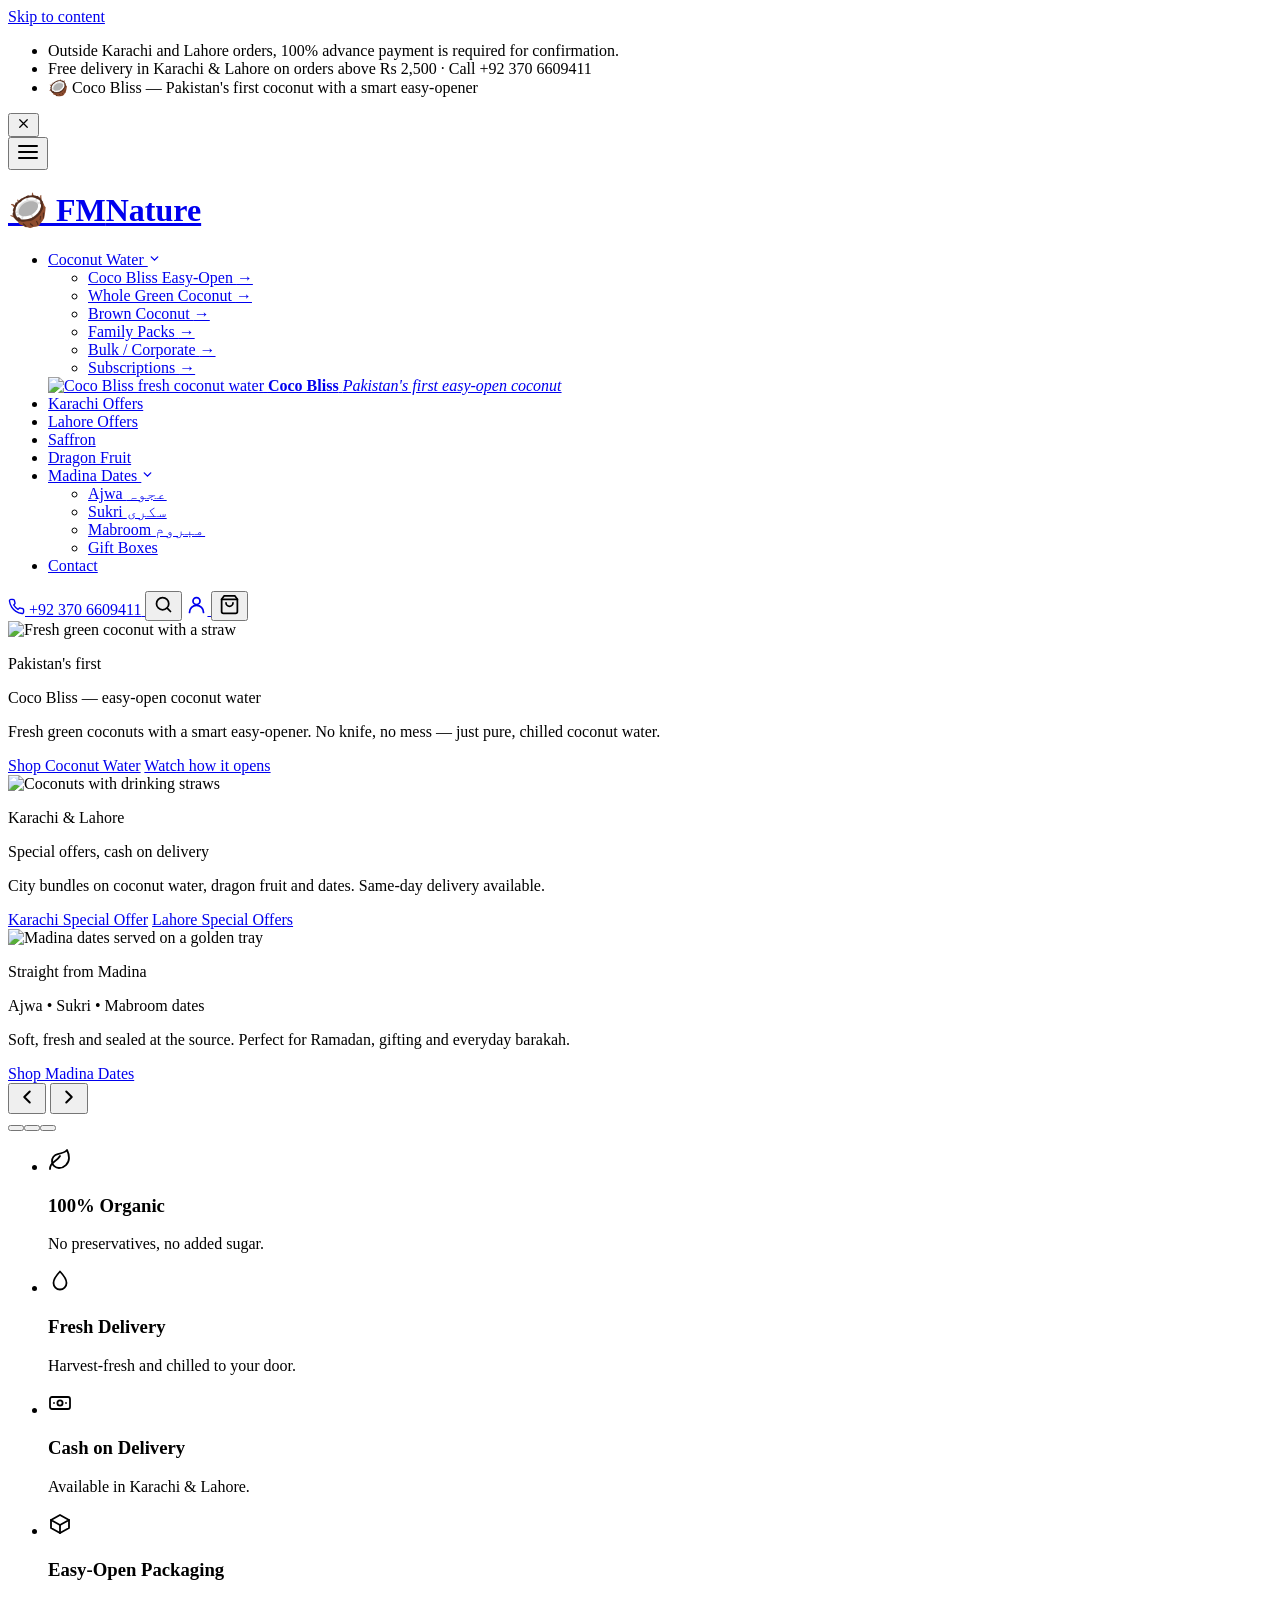
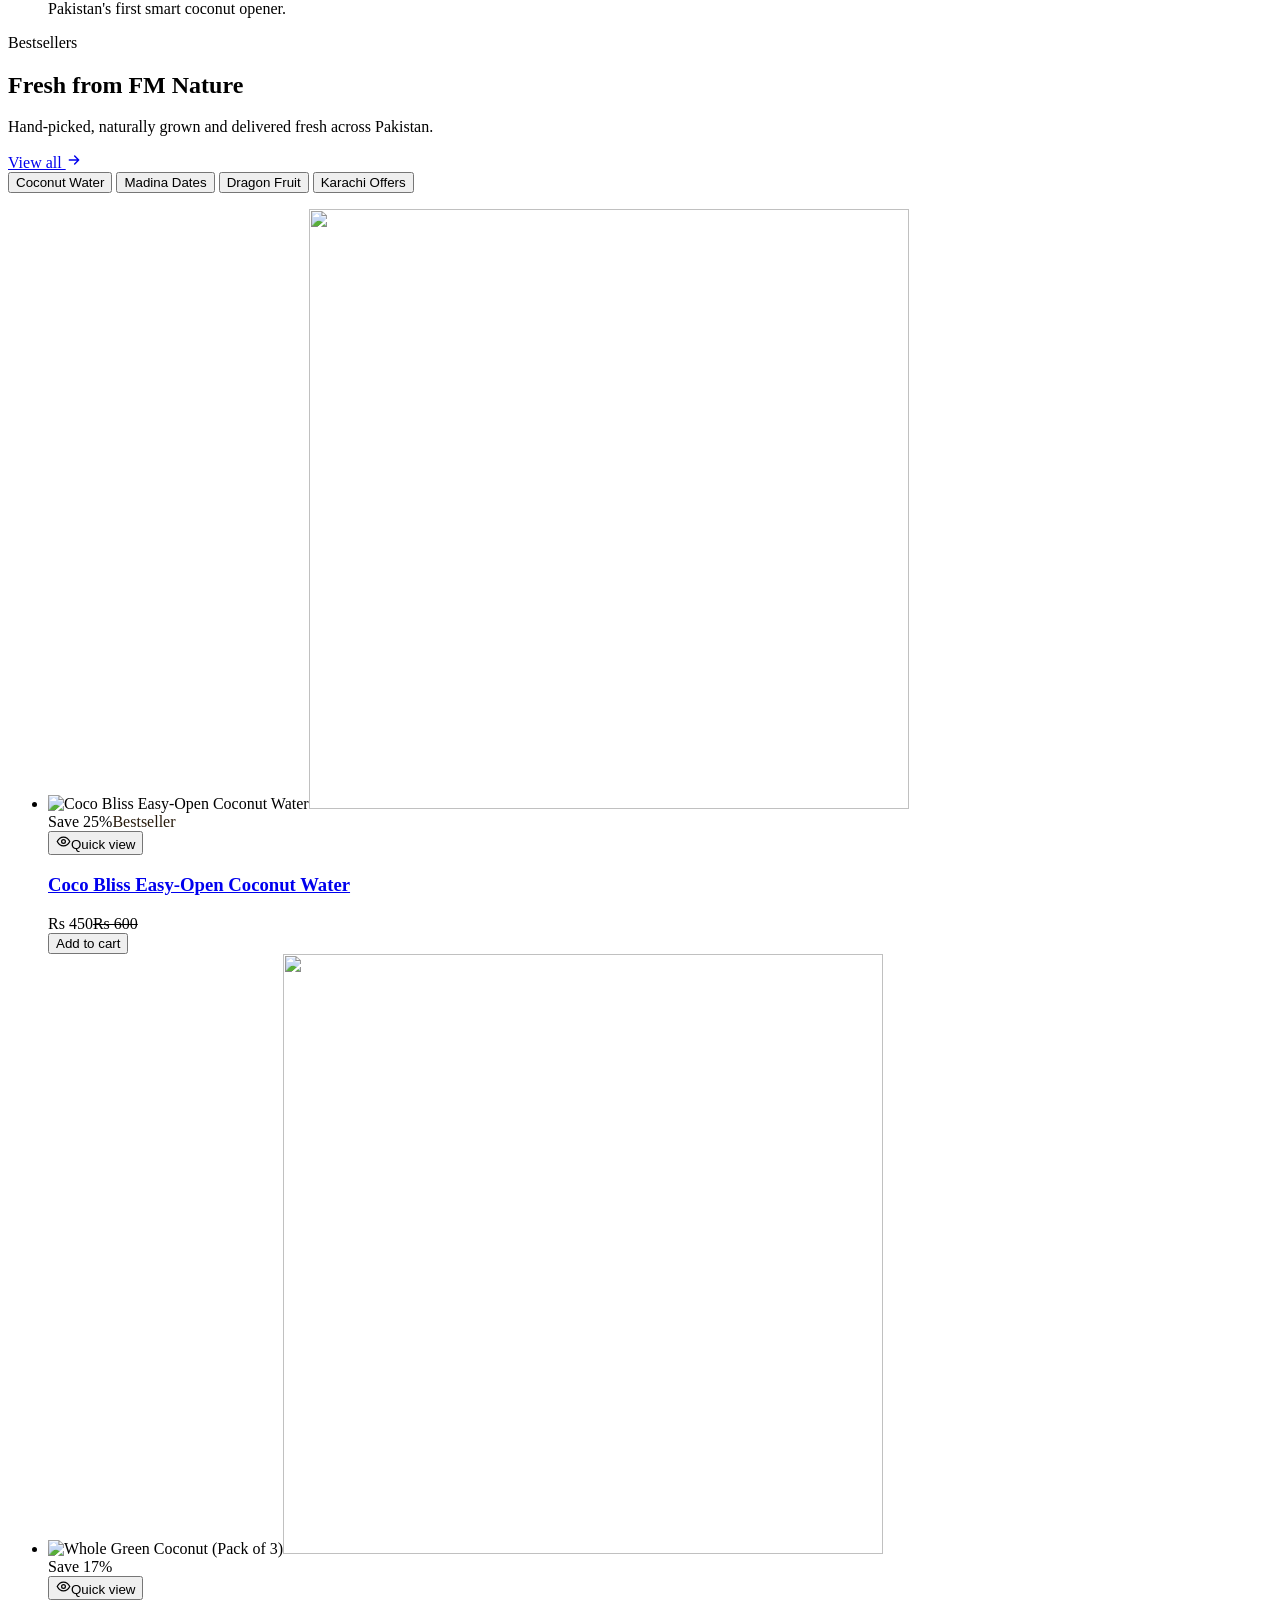
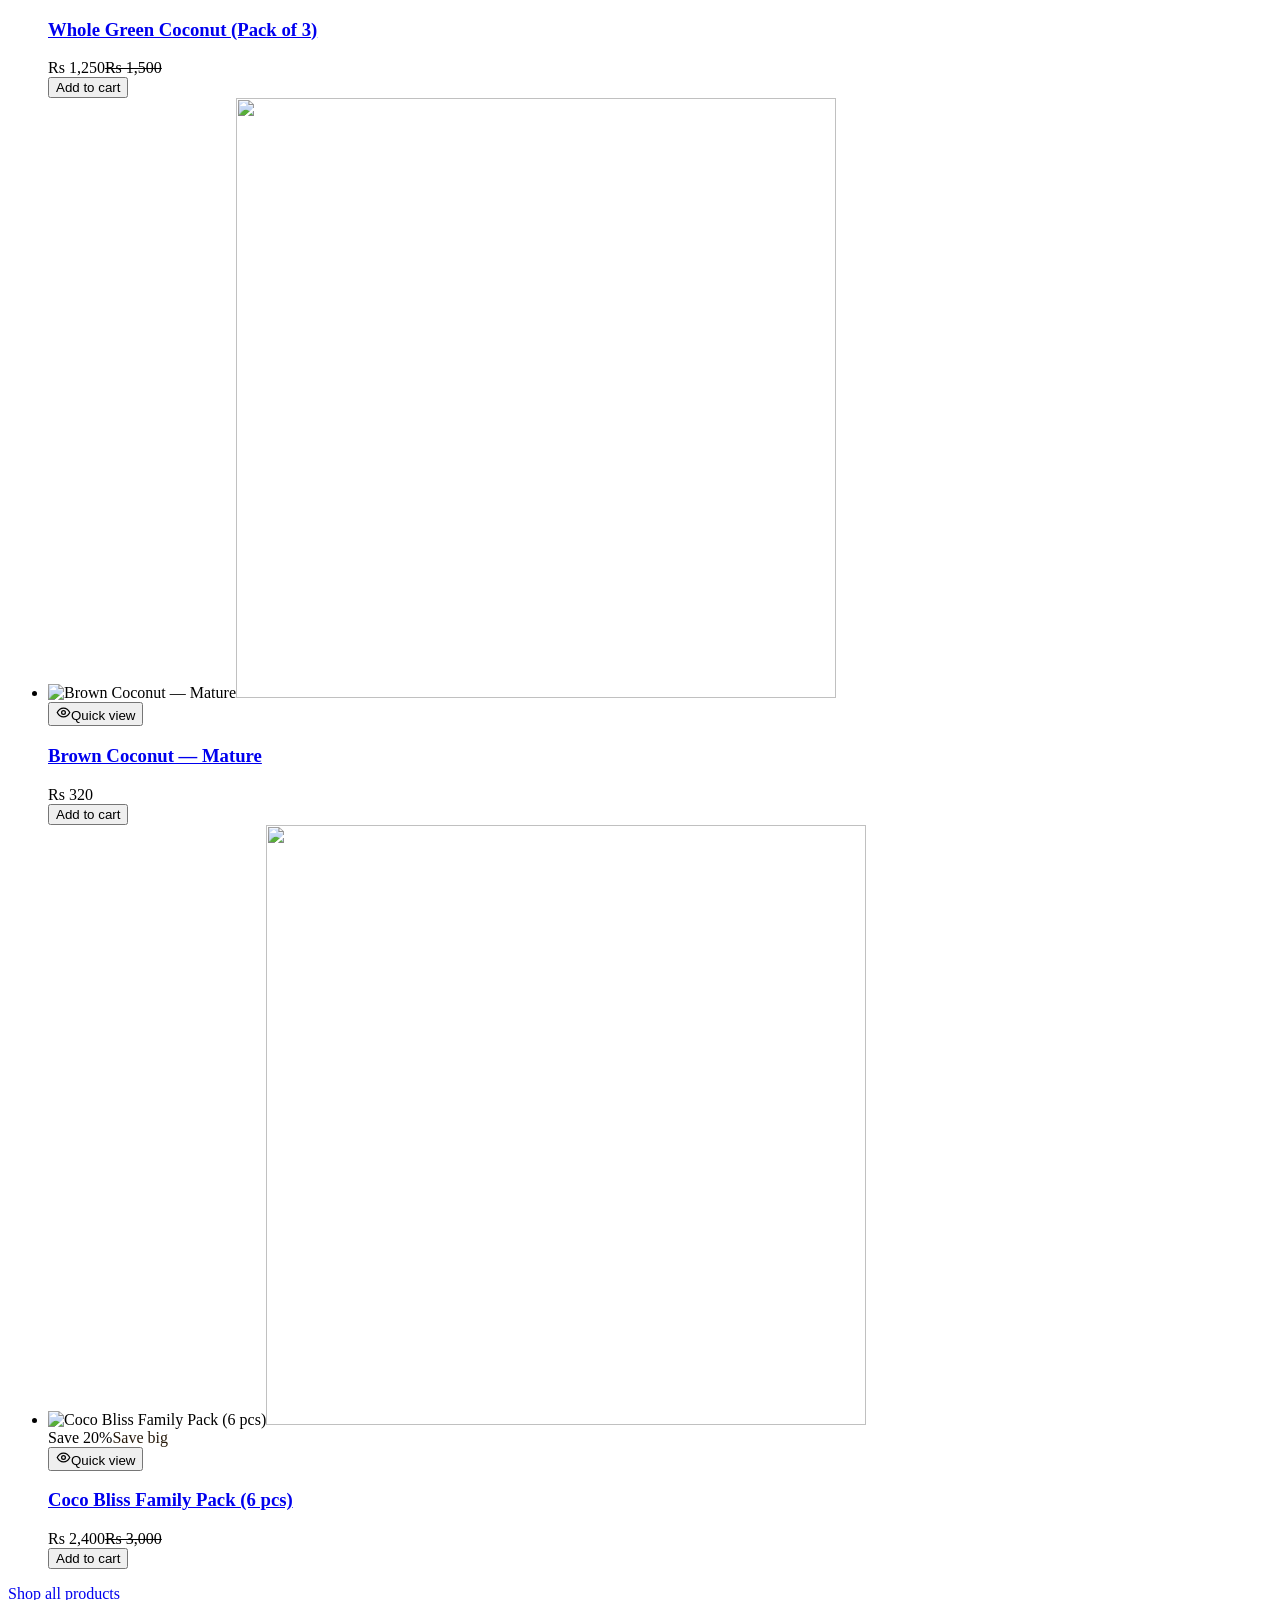
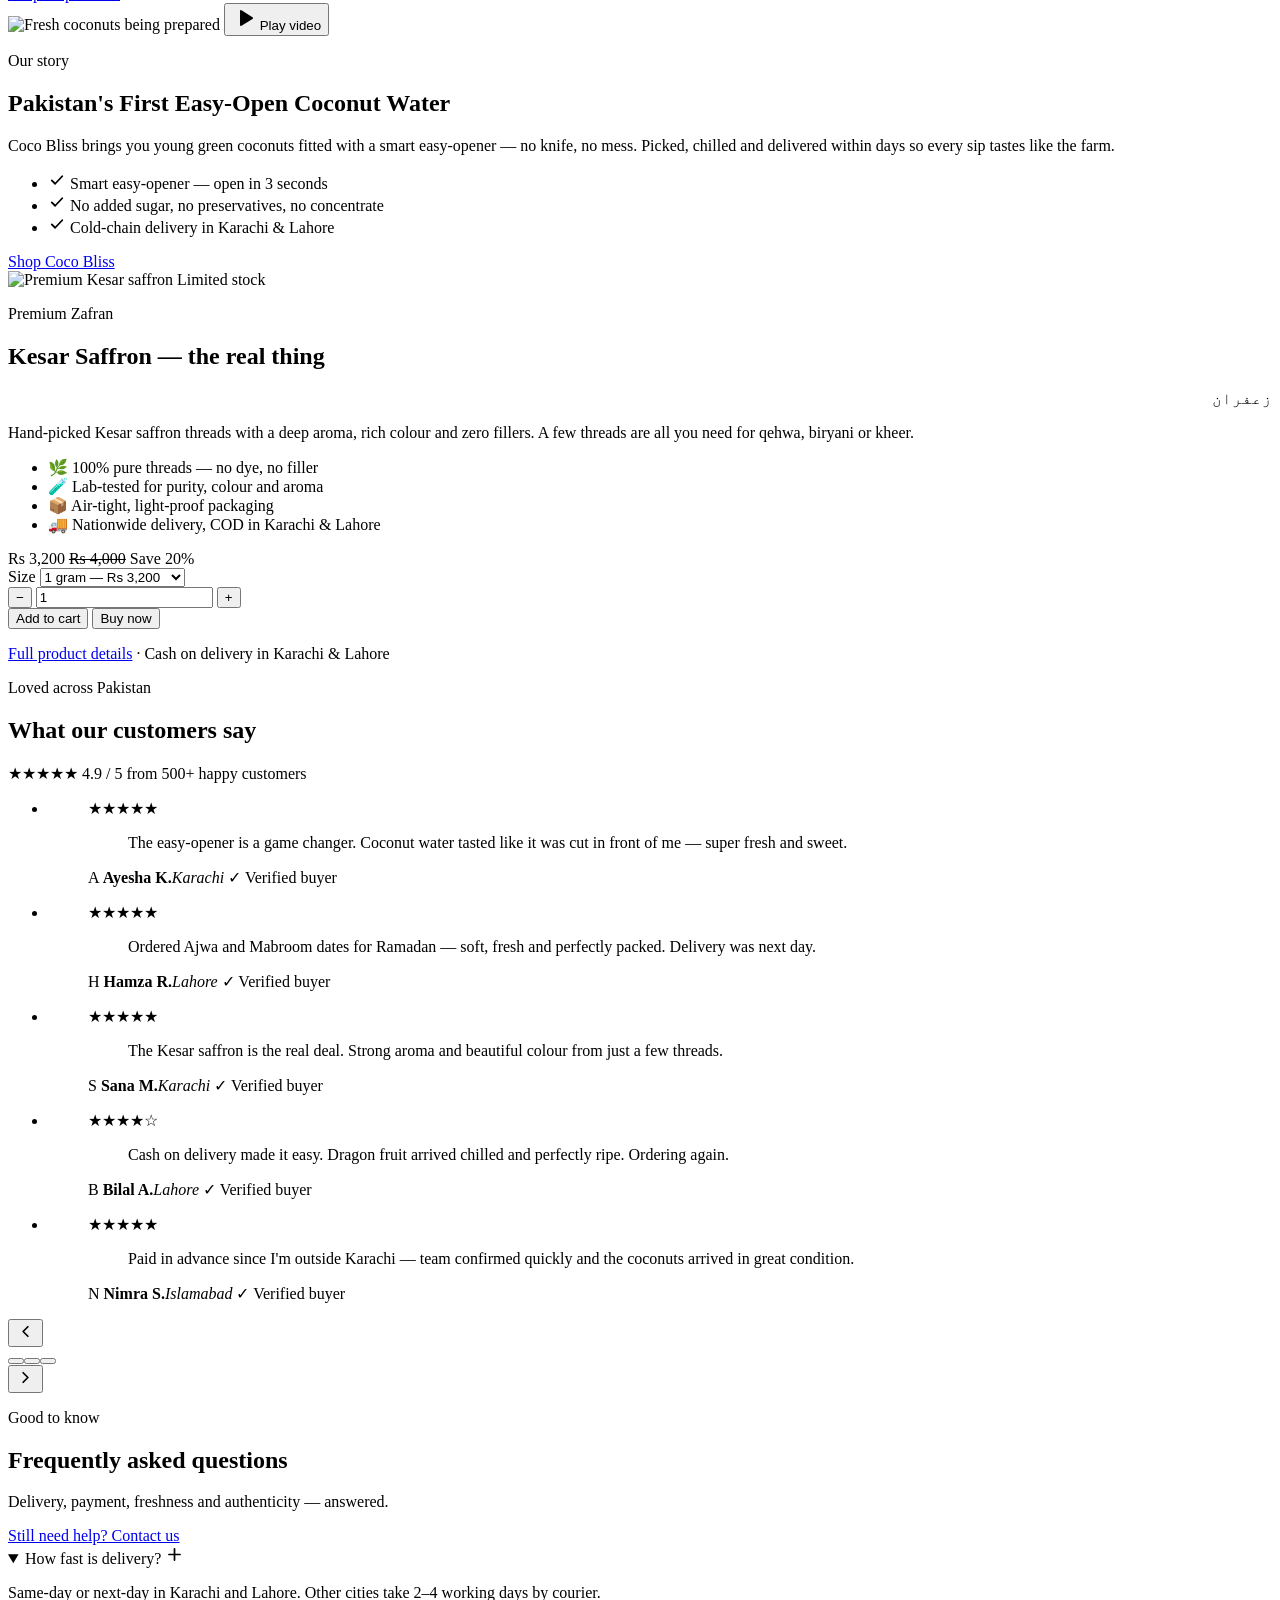
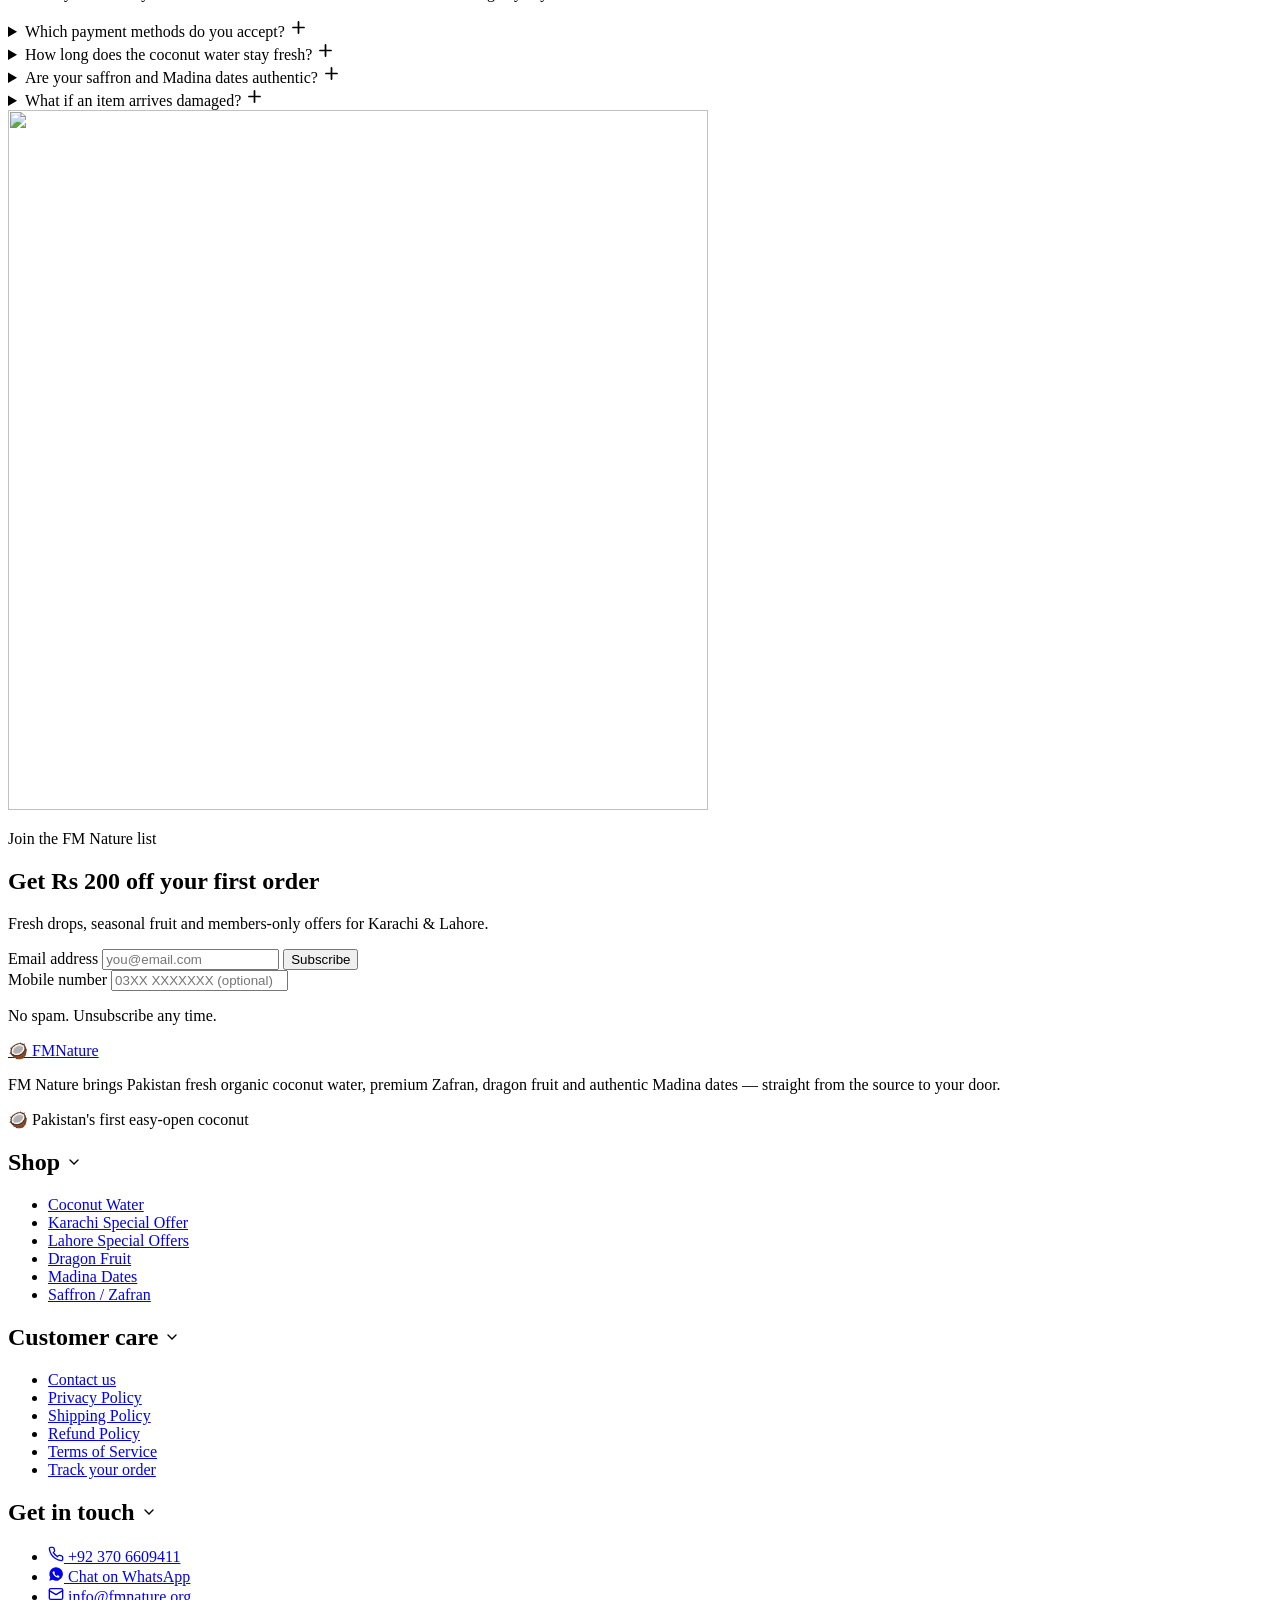
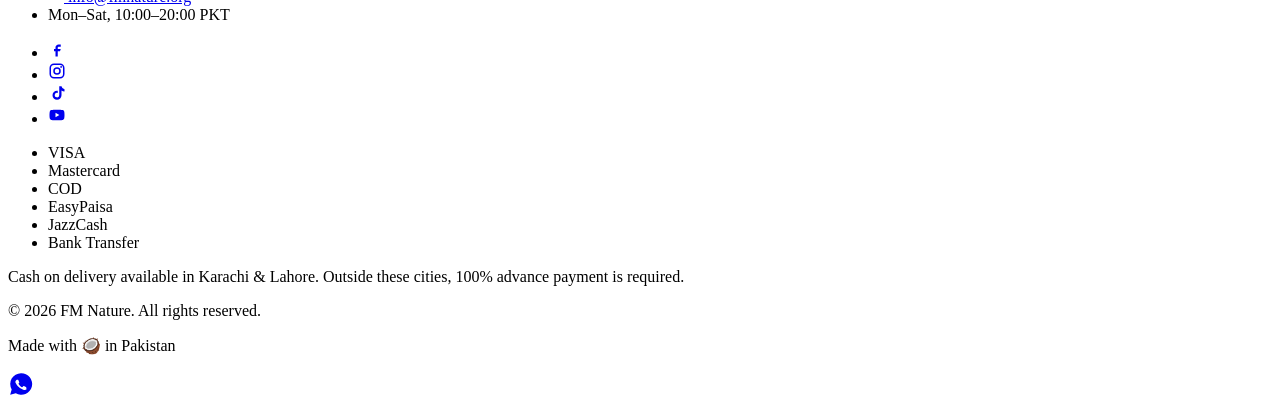
==== index.html @ 5338a069 "Add files via upload" ====
<!DOCTYPE html>
<html lang="en">
<head>
<meta charset="UTF-8">
<meta name="viewport" content="width=device-width, initial-scale=1.0">
<title>FM Nature — Fresh Organic Coconut Water, Saffron &amp; Madina Dates in Pakistan</title>
<meta name="description" content="Buy Coco Bliss easy-open coconut water, premium Zafran (Kesar) saffron, dragon fruit and authentic Ajwa, Sukri &amp; Mabroom dates. Cash on delivery in Karachi &amp; Lahore.">
<meta name="theme-color" content="#0F3D2B">

<!-- Open Graph -->
<meta property="og:type" content="website">
<meta property="og:title" content="FM Nature — Pakistan's First Easy-Open Coconut Water">
<meta property="og:description" content="Fresh organic coconut water, premium saffron, dragon fruit and Madina dates. COD in Karachi &amp; Lahore.">
<meta property="og:image" content="https://images.pexels.com/photos/32083194/pexels-photo-32083194.jpeg?auto=compress&cs=tinysrgb&w=1200&h=630&fit=crop">

<!-- Fonts: one heading font + one body font, display=swap -->
<link rel="preconnect" href="https://fonts.googleapis.com">
<link rel="preconnect" href="https://fonts.gstatic.com" crossorigin>
<link href="https://fonts.googleapis.com/css2?family=Inter:wght@400;500;600;700&family=Plus+Jakarta+Sans:wght@600;700;800&display=swap" rel="stylesheet">

<link rel="stylesheet" href="css/style.css">

<!-- LCP: pehli hero image preload (lazy nahi) -->
<link rel="preload" as="image" fetchpriority="high"
      href="https://images.pexels.com/photos/32083194/pexels-photo-32083194.jpeg?auto=compress&cs=tinysrgb&w=1600&h=900&fit=crop">


  <!-- Standard Favicon -->
  <link rel="icon" type="image/png" href="https://fmnature.org/cdn/shop/files/FM_Nature_s.png">
  <link rel="apple-touch-icon" sizes="180x180" href="https://fmnature.org/cdn/shop/files/FM_Nature_s.png">


<script type="application/ld+json">
{
  "@context": "https://schema.org",
  "@type": "Store",
  "name": "FM Nature",
  "url": "https://fmnature.org/",
  "telephone": "+923706609411",
  "areaServed": "PK",
  "currenciesAccepted": "PKR",
  "paymentAccepted": "Cash on Delivery, Bank Transfer, Card",
  "sameAs": [
    "https://www.facebook.com/fmnature.pk",
    "https://www.instagram.com/fmnature.pk",
    "https://www.tiktok.com/@fmnature.pk",
    "https://www.youtube.com/@FMNATURE-pk"
  ]
}
</script>
</head>

<body>
<a class="skip-link" href="#main">Skip to content</a>

<!-- ============================================================ ANNOUNCEMENT -->
<div class="announce" id="announce">
  <div class="container announce__inner">
    <div class="announce__viewport">
      <ul class="announce__track" id="announceTrack">
        <li class="announce__item">Outside Karachi and Lahore orders, 100% advance payment is required for confirmation.</li>
        <li class="announce__item">Free delivery in Karachi &amp; Lahore on orders above Rs 2,500 · Call +92 370 6609411</li>
        <li class="announce__item">🥥 Coco Bliss — Pakistan's first coconut with a smart easy-opener</li>
      </ul>
    </div>
    <button type="button" class="announce__close" id="announceClose" aria-label="Dismiss announcement">
      <svg viewBox="0 0 24 24" width="15" height="15" aria-hidden="true" fill="none" stroke="currentColor" stroke-width="2" stroke-linecap="round"><path d="M18 6 6 18M6 6l12 12"/></svg>
    </button>
  </div>
</div>

<!-- ================================================================= HEADER -->
<header class="header" id="header">
  <div class="container header__inner">

    <button type="button" class="icon-btn header__burger" id="burger" aria-label="Open menu" aria-expanded="false" aria-controls="drawer">
      <svg viewBox="0 0 24 24" width="24" height="24" aria-hidden="true" fill="none" stroke="currentColor" stroke-width="2" stroke-linecap="round"><path d="M3 6h18M3 12h18M3 18h18"/></svg>
    </button>

    <h1 class="logo">
      <a href="index.html" aria-label="FM Nature — home">
        <span class="logo__mark" aria-hidden="true">🥥</span>
        <span class="logo__text">FM<span>Nature</span></span>
      </a>
    </h1>

    <nav class="nav" aria-label="Main navigation">
      <ul class="nav__list">
        <li class="nav__item has-mega">
          <a class="nav__link" href="#">Coconut Water
            <svg viewBox="0 0 24 24" width="13" height="13" aria-hidden="true" fill="none" stroke="currentColor" stroke-width="2.5" stroke-linecap="round"><path d="m6 9 6 6 6-6"/></svg>
          </a>
          <div class="mega">
            <div class="mega__inner">
              <ul class="mega__links">
                <li><a href="#">Coco Bliss Easy-Open <span aria-hidden="true">→</span></a></li>
                <li><a href="#">Whole Green Coconut <span aria-hidden="true">→</span></a></li>
                <li><a href="#">Brown Coconut <span aria-hidden="true">→</span></a></li>
                <li><a href="#">Family Packs <span aria-hidden="true">→</span></a></li>
                <li><a href="#">Bulk / Corporate <span aria-hidden="true">→</span></a></li>
                <li><a href="#">Subscriptions <span aria-hidden="true">→</span></a></li>
              </ul>
              <a class="mega__promo" href="#">
                <img src="https://images.pexels.com/photos/11398730/pexels-photo-11398730.jpeg?auto=compress&cs=tinysrgb&w=600&h=338&fit=crop"
                     alt="Coco Bliss fresh coconut water" width="600" height="338" loading="lazy">
                <strong>Coco Bliss</strong>
                <em>Pakistan's first easy-open coconut</em>
              </a>
            </div>
          </div>
        </li>
        <li class="nav__item"><a class="nav__link" href="#">Karachi Offers</a></li>
        <li class="nav__item"><a class="nav__link" href="#">Lahore Offers</a></li>
        <li class="nav__item"><a class="nav__link" href="#">Saffron</a></li>
        <li class="nav__item"><a class="nav__link" href="#">Dragon Fruit</a></li>
        <li class="nav__item has-dropdown">
          <a class="nav__link" href="#">Madina Dates
            <svg viewBox="0 0 24 24" width="13" height="13" aria-hidden="true" fill="none" stroke="currentColor" stroke-width="2.5" stroke-linecap="round"><path d="m6 9 6 6 6-6"/></svg>
          </a>
          <ul class="dropdown">
            <li><a href="#">Ajwa <span dir="rtl" lang="ur">عجوہ</span></a></li>
            <li><a href="#">Sukri <span dir="rtl" lang="ur">سکری</span></a></li>
            <li><a href="#">Mabroom <span dir="rtl" lang="ur">مبروم</span></a></li>
            <li><a href="#">Gift Boxes</a></li>
          </ul>
        </li>
        <li class="nav__item"><a class="nav__link" href="#">Contact</a></li>
      </ul>
    </nav>

    <div class="header__actions">
      <a class="header__phone" href="tel:+923706609411">
        <svg viewBox="0 0 24 24" width="17" height="17" aria-hidden="true" fill="none" stroke="currentColor" stroke-width="2" stroke-linecap="round"><path d="M22 16.9v3a2 2 0 0 1-2.2 2 19.8 19.8 0 0 1-8.6-3.1 19.5 19.5 0 0 1-6-6A19.8 19.8 0 0 1 2.1 4.2 2 2 0 0 1 4.1 2h3a2 2 0 0 1 2 1.7c.1 1 .4 1.9.7 2.8a2 2 0 0 1-.5 2.1L8.1 9.9a16 16 0 0 0 6 6l1.3-1.2a2 2 0 0 1 2.1-.5c.9.3 1.8.6 2.8.7a2 2 0 0 1 1.7 2Z"/></svg>
        <span>+92 370 6609411</span>
      </a>

      <button type="button" class="icon-btn" id="searchToggle" aria-label="Search" aria-expanded="false" aria-controls="searchPanel">
        <svg viewBox="0 0 24 24" width="21" height="21" aria-hidden="true" fill="none" stroke="currentColor" stroke-width="2" stroke-linecap="round"><circle cx="11" cy="11" r="7"/><path d="m20 20-3.2-3.2"/></svg>
      </button>

      <a class="icon-btn hide-mobile" href="#" aria-label="My account">
        <svg viewBox="0 0 24 24" width="21" height="21" aria-hidden="true" fill="none" stroke="currentColor" stroke-width="2" stroke-linecap="round"><circle cx="12" cy="8" r="4"/><path d="M4 21a8 8 0 0 1 16 0"/></svg>
      </a>

      <button type="button" class="icon-btn" id="cartToggle" aria-label="Open cart">
        <svg viewBox="0 0 24 24" width="21" height="21" aria-hidden="true" fill="none" stroke="currentColor" stroke-width="2" stroke-linecap="round" stroke-linejoin="round"><path d="M6 2 3 6v14a2 2 0 0 0 2 2h14a2 2 0 0 0 2-2V6l-3-4Z"/><path d="M3 6h18"/><path d="M16 10a4 4 0 0 1-8 0"/></svg>
        <span class="bubble" id="cartCount" hidden>0</span>
      </button>
    </div>
  </div>

  <!-- Search panel -->
  <div class="search-panel" id="searchPanel" hidden>
    <div class="container">
      <form class="search-form" id="searchForm" role="search">
        <label class="sr-only" for="searchInput">Search products</label>
        <input type="search" id="searchInput" placeholder="Search coconut water, saffron, dates…" autocomplete="off">
        <button type="submit" class="btn btn--primary">Search</button>
      </form>
      <div class="search-results" id="searchResults" aria-live="polite"></div>
    </div>
  </div>
</header>

<!-- ========================================================= MOBILE DRAWER -->
<div class="drawer" id="drawer" hidden>
  <div class="drawer__overlay" data-close-drawer></div>
  <nav class="drawer__panel" aria-label="Mobile navigation">
    <div class="drawer__head">
      <span class="drawer__title">Shop FM Nature</span>
      <button type="button" class="icon-btn" data-close-drawer aria-label="Close menu">
        <svg viewBox="0 0 24 24" width="22" height="22" aria-hidden="true" fill="none" stroke="currentColor" stroke-width="2" stroke-linecap="round"><path d="M18 6 6 18M6 6l12 12"/></svg>
      </button>
    </div>

    <form class="drawer__search" role="search">
      <label class="sr-only" for="drawerSearch">Search</label>
      <input type="search" id="drawerSearch" placeholder="Search coconut water, saffron…">
      <button type="submit" aria-label="Search">
        <svg viewBox="0 0 24 24" width="18" height="18" aria-hidden="true" fill="none" stroke="currentColor" stroke-width="2" stroke-linecap="round"><circle cx="11" cy="11" r="7"/><path d="m20 20-3.2-3.2"/></svg>
      </button>
    </form>

    <ul class="drawer__nav" id="drawerNav">
      <li class="has-sub">
        <button type="button" class="drawer__link" aria-expanded="false">Coconut Water
          <svg viewBox="0 0 24 24" width="18" height="18" aria-hidden="true" fill="none" stroke="currentColor" stroke-width="2" stroke-linecap="round"><path d="m6 9 6 6 6-6"/></svg>
        </button>
        <ul class="drawer__sub">
          <li><a href="#">Coco Bliss Easy-Open</a></li>
          <li><a href="#">Whole Green Coconut</a></li>
          <li><a href="#">Brown Coconut</a></li>
          <li><a href="#">Family Packs</a></li>
        </ul>
      </li>
      <li><a class="drawer__link" href="#">Karachi Special Offer</a></li>
      <li><a class="drawer__link" href="#">Lahore Special Offers</a></li>
      <li><a class="drawer__link" href="#">Saffron / Zafran</a></li>
      <li><a class="drawer__link" href="#">Dragon Fruit</a></li>
      <li class="has-sub">
        <button type="button" class="drawer__link" aria-expanded="false">Madina Dates
          <svg viewBox="0 0 24 24" width="18" height="18" aria-hidden="true" fill="none" stroke="currentColor" stroke-width="2" stroke-linecap="round"><path d="m6 9 6 6 6-6"/></svg>
        </button>
        <ul class="drawer__sub">
          <li><a href="#">Ajwa <span dir="rtl" lang="ur">عجوہ</span></a></li>
          <li><a href="#">Sukri <span dir="rtl" lang="ur">سکری</span></a></li>
          <li><a href="#">Mabroom <span dir="rtl" lang="ur">مبروم</span></a></li>
        </ul>
      </li>
      <li><a class="drawer__link" href="#">Contact</a></li>
    </ul>

    <div class="drawer__foot">
      <a class="btn btn--primary" href="https://wa.me/923706609411" target="_blank" rel="noopener">
        <svg viewBox="0 0 24 24" width="18" height="18" aria-hidden="true" fill="currentColor"><path d="M12 2a10 10 0 0 0-8.6 15L2 22l5.2-1.4A10 10 0 1 0 12 2Zm5.6 14.2c-.2.7-1.3 1.3-1.8 1.3-.5.1-1 .1-1.7-.1a13 13 0 0 1-5.2-3.6 11 11 0 0 1-2-3.2c-.2-.6 0-1.3.3-1.7l.6-.7c.2-.2.5-.2.7-.2h.5c.2 0 .4 0 .6.5l.8 1.9c.1.2 0 .4-.1.5l-.4.5c-.1.2-.3.3-.1.6.5.9 1.1 1.6 1.9 2.2.5.4.9.6 1.2.7.2.1.4 0 .5-.1l.7-.8c.2-.2.4-.2.6-.1l1.8.9c.3.1.4.3.4.4 0 .2 0 .7-.3 1.1Z"/></svg>
        Order on WhatsApp
      </a>
      <a class="btn btn--outline" href="tel:+923706609411">Call +92 370 6609411</a>
      <a class="drawer__account" href="#">Log in / Register</a>
    </div>
  </nav>
</div>

<main id="main">

  <!-- ========================================================== HERO SLIDER -->
  <section class="hero" id="hero" aria-label="Featured promotions" aria-roledescription="carousel">
    <div class="hero__viewport">
      <div class="hero__track" id="heroTrack">

        <div class="hero__slide" role="group" aria-roledescription="slide" aria-label="1 of 3">
          <img class="hero__img"
               src="https://images.pexels.com/photos/32083194/pexels-photo-32083194.jpeg?auto=compress&cs=tinysrgb&w=1600&h=900&fit=crop"
               alt="Fresh green coconut with a straw" width="1600" height="900" fetchpriority="high">
          <span class="hero__overlay"></span>
          <div class="hero__content">
            <div class="hero__box">
              <p class="hero__eyebrow">Pakistan's first</p>
              <p class="hero__heading">Coco Bliss — easy-open coconut water</p>
              <p class="hero__sub">Fresh green coconuts with a smart easy-opener. No knife, no mess — just pure, chilled coconut water.</p>
              <div class="hero__cta">
                <a class="btn btn--gold" href="#">Shop Coconut Water</a>
                <a class="btn btn--ghost" href="#">Watch how it opens</a>
              </div>
            </div>
          </div>
        </div>

        <div class="hero__slide" role="group" aria-roledescription="slide" aria-label="2 of 3">
          <img class="hero__img"
               src="https://images.pexels.com/photos/11398730/pexels-photo-11398730.jpeg?auto=compress&cs=tinysrgb&w=1600&h=900&fit=crop"
               alt="Coconuts with drinking straws" width="1600" height="900" loading="lazy">
          <span class="hero__overlay"></span>
          <div class="hero__content">
            <div class="hero__box">
              <p class="hero__eyebrow">Karachi &amp; Lahore</p>
              <p class="hero__heading">Special offers, cash on delivery</p>
              <p class="hero__sub">City bundles on coconut water, dragon fruit and dates. Same-day delivery available.</p>
              <div class="hero__cta">
                <a class="btn btn--primary" href="#">Karachi Special Offer</a>
                <a class="btn btn--ghost" href="#">Lahore Special Offers</a>
              </div>
            </div>
          </div>
        </div>

        <div class="hero__slide" role="group" aria-roledescription="slide" aria-label="3 of 3">
          <img class="hero__img"
               src="https://images.pexels.com/photos/30709483/pexels-photo-30709483.jpeg?auto=compress&cs=tinysrgb&w=1600&h=900&fit=crop"
               alt="Madina dates served on a golden tray" width="1600" height="900" loading="lazy">
          <span class="hero__overlay"></span>
          <div class="hero__content hero__content--center">
            <div class="hero__box">
              <p class="hero__eyebrow">Straight from Madina</p>
              <p class="hero__heading">Ajwa • Sukri • Mabroom dates</p>
              <p class="hero__sub">Soft, fresh and sealed at the source. Perfect for Ramadan, gifting and everyday barakah.</p>
              <div class="hero__cta">
                <a class="btn btn--gold" href="#">Shop Madina Dates</a>
              </div>
            </div>
          </div>
        </div>

      </div>
    </div>

    <button type="button" class="hero__arrow hero__arrow--prev" id="heroPrev" aria-label="Previous slide">
      <svg viewBox="0 0 24 24" width="22" height="22" aria-hidden="true" fill="none" stroke="currentColor" stroke-width="2.2" stroke-linecap="round" stroke-linejoin="round"><path d="m15 18-6-6 6-6"/></svg>
    </button>
    <button type="button" class="hero__arrow hero__arrow--next" id="heroNext" aria-label="Next slide">
      <svg viewBox="0 0 24 24" width="22" height="22" aria-hidden="true" fill="none" stroke="currentColor" stroke-width="2.2" stroke-linecap="round" stroke-linejoin="round"><path d="m9 18 6-6-6-6"/></svg>
    </button>
    <div class="hero__dots" id="heroDots" role="tablist" aria-label="Choose slide"></div>
  </section>

  <!-- ============================================================= USP BAR -->
  <section class="usp" aria-label="Why shop with FM Nature">
    <div class="container">
      <ul class="usp__grid">
        <li class="usp__item">
          <span class="usp__icon" aria-hidden="true">
            <svg viewBox="0 0 24 24" width="24" height="24" fill="none" stroke="currentColor" stroke-width="1.8" stroke-linecap="round" stroke-linejoin="round"><path d="M11 20A7 7 0 0 1 9.8 6.1C15.5 5 17 4.5 19 2c1 2 2 4.2 2 8 0 5.5-4.8 10-10 10Z"/><path d="M2 21c0-3 1.9-5.7 4.5-7.5C9 11.7 11 10 12 8"/></svg>
          </span>
          <div><h3>100% Organic</h3><p>No preservatives, no added sugar.</p></div>
        </li>
        <li class="usp__item">
          <span class="usp__icon" aria-hidden="true">
            <svg viewBox="0 0 24 24" width="24" height="24" fill="none" stroke="currentColor" stroke-width="1.8" stroke-linecap="round" stroke-linejoin="round"><path d="M12 2.5S5.5 9.3 5.5 14a6.5 6.5 0 1 0 13 0C18.5 9.3 12 2.5 12 2.5Z"/></svg>
          </span>
          <div><h3>Fresh Delivery</h3><p>Harvest-fresh and chilled to your door.</p></div>
        </li>
        <li class="usp__item">
          <span class="usp__icon" aria-hidden="true">
            <svg viewBox="0 0 24 24" width="24" height="24" fill="none" stroke="currentColor" stroke-width="1.8" stroke-linecap="round" stroke-linejoin="round"><rect x="2" y="6" width="20" height="12" rx="2"/><circle cx="12" cy="12" r="2.6"/><path d="M6 12h.01M18 12h.01"/></svg>
          </span>
          <div><h3>Cash on Delivery</h3><p>Available in Karachi &amp; Lahore.</p></div>
        </li>
        <li class="usp__item">
          <span class="usp__icon" aria-hidden="true">
            <svg viewBox="0 0 24 24" width="24" height="24" fill="none" stroke="currentColor" stroke-width="1.8" stroke-linecap="round" stroke-linejoin="round"><path d="M21 8 12 3 3 8l9 5 9-5Z"/><path d="M3 8v8l9 5 9-5V8"/><path d="M12 13v8"/></svg>
          </span>
          <div><h3>Easy-Open Packaging</h3><p>Pakistan's first smart coconut opener.</p></div>
        </li>
      </ul>
    </div>
  </section>

  <!-- =================================================== FEATURED PRODUCTS -->
  <section class="products section" id="products">
    <div class="container">
      <div class="section__head">
        <div>
          <p class="eyebrow">Bestsellers</p>
          <h2 class="h2">Fresh from FM Nature</h2>
          <p class="sub">Hand-picked, naturally grown and delivered fresh across Pakistan.</p>
        </div>
        <a class="link-arrow hide-mobile" href="#">View all
          <svg viewBox="0 0 24 24" width="16" height="16" aria-hidden="true" fill="none" stroke="currentColor" stroke-width="2.2" stroke-linecap="round" stroke-linejoin="round"><path d="M5 12h14M13 6l6 6-6 6"/></svg>
        </a>
      </div>

      <div class="tabs" role="tablist" aria-label="Product categories">
        <button class="tab is-active" role="tab" aria-selected="true"  data-tab="coconut">Coconut Water</button>
        <button class="tab"           role="tab" aria-selected="false" data-tab="dates">Madina Dates</button>
        <button class="tab"           role="tab" aria-selected="false" data-tab="dragon">Dragon Fruit</button>
        <button class="tab"           role="tab" aria-selected="false" data-tab="karachi">Karachi Offers</button>
      </div>

      <!-- Cards jQuery se render hote hain (js/main.js -> PRODUCTS object) -->
      <ul class="product-grid" id="productGrid" aria-live="polite"></ul>

      <a class="btn btn--outline btn--block show-mobile" href="#">Shop all products</a>
    </div>
  </section>

  <!-- ========================================================= BRAND VIDEO -->
  <section class="brand section" id="brand-video">
    <div class="container brand__grid">
      <div class="brand__media" id="videoBox">
        <img class="brand__poster"
             src="https://images.pexels.com/photos/32831497/pexels-photo-32831497.jpeg?auto=compress&cs=tinysrgb&w=1200&h=675&fit=crop"
             alt="Fresh coconuts being prepared" width="1200" height="675" loading="lazy">
        <button type="button" class="brand__play" id="videoPlay" aria-label="Play the FM Nature brand film">
          <svg viewBox="0 0 24 24" width="24" height="24" aria-hidden="true" fill="currentColor"><path d="M8 5.1v13.8a1 1 0 0 0 1.5.9l11-6.9a1 1 0 0 0 0-1.7l-11-6.9A1 1 0 0 0 8 5.1Z"/></svg>
          <span>Play video</span>
        </button>
      </div>

      <div class="brand__text">
        <p class="eyebrow">Our story</p>
        <h2 class="h2">Pakistan's First Easy-Open Coconut Water</h2>
        <p class="brand__body">Coco Bliss brings you young green coconuts fitted with a smart easy-opener — no knife, no mess. Picked, chilled and delivered within days so every sip tastes like the farm.</p>
        <ul class="tick-list">
          <li><svg viewBox="0 0 24 24" width="18" height="18" aria-hidden="true" fill="none" stroke="currentColor" stroke-width="2.4" stroke-linecap="round" stroke-linejoin="round"><path d="m5 12.5 4.5 4.5L19 7"/></svg> Smart easy-opener — open in 3 seconds</li>
          <li><svg viewBox="0 0 24 24" width="18" height="18" aria-hidden="true" fill="none" stroke="currentColor" stroke-width="2.4" stroke-linecap="round" stroke-linejoin="round"><path d="m5 12.5 4.5 4.5L19 7"/></svg> No added sugar, no preservatives, no concentrate</li>
          <li><svg viewBox="0 0 24 24" width="18" height="18" aria-hidden="true" fill="none" stroke="currentColor" stroke-width="2.4" stroke-linecap="round" stroke-linejoin="round"><path d="m5 12.5 4.5 4.5L19 7"/></svg> Cold-chain delivery in Karachi &amp; Lahore</li>
        </ul>
        <a class="btn btn--primary" href="#">Shop Coco Bliss</a>
      </div>
    </div>
  </section>

  <!-- ==================================================== SAFFRON SPOTLIGHT -->
  <section class="spotlight section" id="spotlight">
    <div class="container">
      <div class="spotlight__card">
        <div class="spotlight__media">
          <img src="https://images.pexels.com/photos/17696668/pexels-photo-17696668.jpeg?auto=compress&cs=tinysrgb&w=900&h=900&fit=crop"
               alt="Premium Kesar saffron" width="900" height="900" loading="lazy">
          <span class="spotlight__ribbon">Limited stock</span>
        </div>

        <div class="spotlight__content"
             data-product-id="saffron-1"
             data-title="Premium Kesar Saffron (1g)"
             data-image="https://images.pexels.com/photos/17696668/pexels-photo-17696668.jpeg?auto=compress&cs=tinysrgb&w=200&h=200&fit=crop">
          <p class="eyebrow">Premium Zafran</p>
          <h2 class="h2">Kesar Saffron — the real thing</h2>
          <p class="spotlight__native" dir="rtl" lang="ur">زعفران</p>
          <p class="spotlight__desc">Hand-picked Kesar saffron threads with a deep aroma, rich colour and zero fillers. A few threads are all you need for qehwa, biryani or kheer.</p>

          <ul class="benefits">
            <li><span aria-hidden="true">🌿</span> 100% pure threads — no dye, no filler</li>
            <li><span aria-hidden="true">🧪</span> Lab-tested for purity, colour and aroma</li>
            <li><span aria-hidden="true">📦</span> Air-tight, light-proof packaging</li>
            <li><span aria-hidden="true">🚚</span> Nationwide delivery, COD in Karachi &amp; Lahore</li>
          </ul>

          <div class="spotlight__price">
            <span class="price-now" id="spotPrice">Rs 3,200</span>
            <s class="price-was" id="spotCompare">Rs 4,000</s>
            <span class="badge badge--sale" id="spotSave">Save 20%</span>
          </div>

          <label class="field-label" for="spotVariant">Size</label>
          <select class="select" id="spotVariant">
            <option value="1g"  data-price="3200" data-compare="4000" selected>1 gram — Rs 3,200</option>
            <option value="2g"  data-price="6100" data-compare="8000">2 gram — Rs 6,100</option>
            <option value="5g"  data-price="14500" data-compare="20000">5 gram — Rs 14,500</option>
          </select>

          <div class="qty" aria-label="Quantity">
            <button type="button" class="qty__btn" data-step="-1" aria-label="Decrease quantity">−</button>
            <input type="number" class="qty__input" id="spotQty" value="1" min="1" inputmode="numeric" aria-label="Quantity">
            <button type="button" class="qty__btn" data-step="1" aria-label="Increase quantity">+</button>
          </div>

          <div class="spotlight__actions">
            <button type="button" class="btn btn--primary js-spot-add">Add to cart</button>
            <button type="button" class="btn btn--gold js-spot-buy">Buy now</button>
          </div>

          <p class="spotlight__meta"><a href="#">Full product details</a> · Cash on delivery in Karachi &amp; Lahore</p>
        </div>
      </div>
    </div>
  </section>

  <!-- ======================================================= REVIEWS SLIDER -->
  <section class="reviews section" id="reviews" aria-labelledby="reviewsHeading">
    <div class="container">
      <div class="reviews__head">
        <p class="eyebrow eyebrow--gold">Loved across Pakistan</p>
        <h2 class="h2" id="reviewsHeading">What our customers say</h2>
        <p class="reviews__summary">
          <span class="stars" aria-hidden="true">★★★★★</span>
          4.9 / 5 from 500+ happy customers
        </p>
      </div>

      <div class="reviews__viewport">
        <ul class="reviews__track" id="reviewsTrack">
          <li class="reviews__slide">
            <figure class="review">
              <div class="review__stars" role="img" aria-label="5 out of 5 stars">★★★★★</div>
              <blockquote>The easy-opener is a game changer. Coconut water tasted like it was cut in front of me — super fresh and sweet.</blockquote>
              <figcaption>
                <span class="review__avatar" aria-hidden="true">A</span>
                <span class="review__meta"><strong>Ayesha K.</strong><em>Karachi</em></span>
                <span class="review__verified">✓ Verified buyer</span>
              </figcaption>
            </figure>
          </li>
          <li class="reviews__slide">
            <figure class="review">
              <div class="review__stars" role="img" aria-label="5 out of 5 stars">★★★★★</div>
              <blockquote>Ordered Ajwa and Mabroom dates for Ramadan — soft, fresh and perfectly packed. Delivery was next day.</blockquote>
              <figcaption>
                <span class="review__avatar" aria-hidden="true">H</span>
                <span class="review__meta"><strong>Hamza R.</strong><em>Lahore</em></span>
                <span class="review__verified">✓ Verified buyer</span>
              </figcaption>
            </figure>
          </li>
          <li class="reviews__slide">
            <figure class="review">
              <div class="review__stars" role="img" aria-label="5 out of 5 stars">★★★★★</div>
              <blockquote>The Kesar saffron is the real deal. Strong aroma and beautiful colour from just a few threads.</blockquote>
              <figcaption>
                <span class="review__avatar" aria-hidden="true">S</span>
                <span class="review__meta"><strong>Sana M.</strong><em>Karachi</em></span>
                <span class="review__verified">✓ Verified buyer</span>
              </figcaption>
            </figure>
          </li>
          <li class="reviews__slide">
            <figure class="review">
              <div class="review__stars" role="img" aria-label="4 out of 5 stars">★★★★☆</div>
              <blockquote>Cash on delivery made it easy. Dragon fruit arrived chilled and perfectly ripe. Ordering again.</blockquote>
              <figcaption>
                <span class="review__avatar" aria-hidden="true">B</span>
                <span class="review__meta"><strong>Bilal A.</strong><em>Lahore</em></span>
                <span class="review__verified">✓ Verified buyer</span>
              </figcaption>
            </figure>
          </li>
          <li class="reviews__slide">
            <figure class="review">
              <div class="review__stars" role="img" aria-label="5 out of 5 stars">★★★★★</div>
              <blockquote>Paid in advance since I'm outside Karachi — team confirmed quickly and the coconuts arrived in great condition.</blockquote>
              <figcaption>
                <span class="review__avatar" aria-hidden="true">N</span>
                <span class="review__meta"><strong>Nimra S.</strong><em>Islamabad</em></span>
                <span class="review__verified">✓ Verified buyer</span>
              </figcaption>
            </figure>
          </li>
        </ul>
      </div>

      <div class="reviews__controls">
        <button type="button" class="round-btn" id="revPrev" aria-label="Previous review">
          <svg viewBox="0 0 24 24" width="19" height="19" aria-hidden="true" fill="none" stroke="currentColor" stroke-width="2.2" stroke-linecap="round" stroke-linejoin="round"><path d="m15 18-6-6 6-6"/></svg>
        </button>
        <div class="reviews__dots" id="revDots"></div>
        <button type="button" class="round-btn" id="revNext" aria-label="Next review">
          <svg viewBox="0 0 24 24" width="19" height="19" aria-hidden="true" fill="none" stroke="currentColor" stroke-width="2.2" stroke-linecap="round" stroke-linejoin="round"><path d="m9 18 6-6-6-6"/></svg>
        </button>
      </div>
    </div>
  </section>

  <!-- ================================================================= FAQ -->
  <section class="faq section" id="faq">
    <div class="container faq__grid">
      <div class="faq__head">
        <p class="eyebrow">Good to know</p>
        <h2 class="h2">Frequently asked questions</h2>
        <p class="sub">Delivery, payment, freshness and authenticity — answered.</p>
        <a class="btn btn--outline" href="contact.html">Still need help? Contact us</a>
      </div>

      <div class="faq__list" id="faqList">
        <details class="faq__item" open>
          <summary>How fast is delivery?
            <svg viewBox="0 0 24 24" width="19" height="19" aria-hidden="true" fill="none" stroke="currentColor" stroke-width="2.2" stroke-linecap="round"><path d="M12 5v14M5 12h14"/></svg>
          </summary>
          <div class="faq__answer"><p>Same-day or next-day in Karachi and Lahore. Other cities take 2–4 working days by courier.</p></div>
        </details>
        <details class="faq__item">
          <summary>Which payment methods do you accept?
            <svg viewBox="0 0 24 24" width="19" height="19" aria-hidden="true" fill="none" stroke="currentColor" stroke-width="2.2" stroke-linecap="round"><path d="M12 5v14M5 12h14"/></svg>
          </summary>
          <div class="faq__answer"><p>Cash on delivery in Karachi and Lahore. For all other cities, 100% advance payment is required to confirm the order.</p></div>
        </details>
        <details class="faq__item">
          <summary>How long does the coconut water stay fresh?
            <svg viewBox="0 0 24 24" width="19" height="19" aria-hidden="true" fill="none" stroke="currentColor" stroke-width="2.2" stroke-linecap="round"><path d="M12 5v14M5 12h14"/></svg>
          </summary>
          <div class="faq__answer"><p>Keep the coconut refrigerated and enjoy within 5–7 days of delivery. Once opened, finish it the same day.</p></div>
        </details>
        <details class="faq__item">
          <summary>Are your saffron and Madina dates authentic?
            <svg viewBox="0 0 24 24" width="19" height="19" aria-hidden="true" fill="none" stroke="currentColor" stroke-width="2.2" stroke-linecap="round"><path d="M12 5v14M5 12h14"/></svg>
          </summary>
          <div class="faq__answer"><p>Yes. Our Zafran (Kesar) is tested for purity and our Ajwa (<span dir="rtl" lang="ur">عجوہ</span>), Sukri (<span dir="rtl" lang="ur">سکری</span>) and Mabroom (<span dir="rtl" lang="ur">مبروم</span>) dates are imported directly from Madina with sealed packaging.</p></div>
        </details>
        <details class="faq__item">
          <summary>What if an item arrives damaged?
            <svg viewBox="0 0 24 24" width="19" height="19" aria-hidden="true" fill="none" stroke="currentColor" stroke-width="2.2" stroke-linecap="round"><path d="M12 5v14M5 12h14"/></svg>
          </summary>
          <div class="faq__answer"><p>Record an unboxing video and message us on WhatsApp within 24 hours — we will replace or refund the item.</p></div>
        </details>
      </div>
    </div>
  </section>

  <!-- ========================================================== NEWSLETTER -->
  <section class="newsletter section" id="newsletter">
    <div class="container">
      <div class="newsletter__card">
        <img class="newsletter__img"
             src="https://images.pexels.com/photos/25078444/pexels-photo-25078444.jpeg?auto=compress&cs=tinysrgb&w=700&h=700&fit=crop"
             alt="" width="700" height="700" loading="lazy" aria-hidden="true">
        <div class="newsletter__text">
          <p class="eyebrow eyebrow--gold">Join the FM Nature list</p>
          <h2 class="h2">Get Rs 200 off your first order</h2>
          <p class="newsletter__sub">Fresh drops, seasonal fruit and members-only offers for Karachi &amp; Lahore.</p>

          <form class="newsletter__form" id="newsletterForm" novalidate>
            <div class="newsletter__row">
              <label class="sr-only" for="nlEmail">Email address</label>
              <input type="email" id="nlEmail" name="email" placeholder="you@email.com" autocomplete="email" required>
              <button type="submit" class="btn btn--gold">Subscribe</button>
            </div>
            <div class="newsletter__row">
              <label class="sr-only" for="nlPhone">Mobile number</label>
              <input type="tel" id="nlPhone" name="phone" placeholder="03XX XXXXXXX (optional)" autocomplete="tel">
            </div>
            <p class="newsletter__msg" id="nlMsg" role="status"></p>
            <p class="newsletter__note">No spam. Unsubscribe any time.</p>
          </form>
        </div>
      </div>
    </div>
  </section>

</main>

<!-- ================================================================= FOOTER -->
<footer class="footer">
  <div class="container">
    <div class="footer__cols">

      <div class="footer__col footer__about">
        <a class="logo logo--footer" href="index.html">
          <span class="logo__mark" aria-hidden="true">🥥</span>
          <span class="logo__text">FM<span>Nature</span></span>
        </a>
        <p>FM Nature brings Pakistan fresh organic coconut water, premium Zafran, dragon fruit and authentic Madina dates — straight from the source to your door.</p>
        <p class="footer__badge">🥥 Pakistan's first easy-open coconut</p>
      </div>

      <div class="footer__col js-footer-acc">
        <h2 class="footer__title">Shop
          <svg viewBox="0 0 24 24" width="16" height="16" aria-hidden="true" fill="none" stroke="currentColor" stroke-width="2" stroke-linecap="round"><path d="m6 9 6 6 6-6"/></svg>
        </h2>
        <ul class="footer__links">
          <li><a href="#">Coconut Water</a></li>
          <li><a href="#">Karachi Special Offer</a></li>
          <li><a href="#">Lahore Special Offers</a></li>
          <li><a href="#">Dragon Fruit</a></li>
          <li><a href="#">Madina Dates</a></li>
          <li><a href="#">Saffron / Zafran</a></li>
        </ul>
      </div>

      <div class="footer__col js-footer-acc">
        <h2 class="footer__title">Customer care
          <svg viewBox="0 0 24 24" width="16" height="16" aria-hidden="true" fill="none" stroke="currentColor" stroke-width="2" stroke-linecap="round"><path d="m6 9 6 6 6-6"/></svg>
        </h2>
        <ul class="footer__links">
          <li><a href="#">Contact us</a></li>
          <li><a href="#">Privacy Policy</a></li>
          <li><a href="#">Shipping Policy</a></li>
          <li><a href="#">Refund Policy</a></li>
          <li><a href="#">Terms of Service</a></li>
          <li><a href="#">Track your order</a></li>
        </ul>
      </div>

      <div class="footer__col js-footer-acc">
        <h2 class="footer__title">Get in touch
          <svg viewBox="0 0 24 24" width="16" height="16" aria-hidden="true" fill="none" stroke="currentColor" stroke-width="2" stroke-linecap="round"><path d="m6 9 6 6 6-6"/></svg>
        </h2>
        <ul class="footer__links footer__contact">
          <li><a href="tel:+923706609411">
            <svg viewBox="0 0 24 24" width="16" height="16" aria-hidden="true" fill="none" stroke="currentColor" stroke-width="2" stroke-linecap="round"><path d="M22 16.9v3a2 2 0 0 1-2.2 2 19.8 19.8 0 0 1-8.6-3.1 19.5 19.5 0 0 1-6-6A19.8 19.8 0 0 1 2.1 4.2 2 2 0 0 1 4.1 2h3a2 2 0 0 1 2 1.7c.1 1 .4 1.9.7 2.8a2 2 0 0 1-.5 2.1L8.1 9.9a16 16 0 0 0 6 6l1.3-1.2a2 2 0 0 1 2.1-.5c.9.3 1.8.6 2.8.7a2 2 0 0 1 1.7 2Z"/></svg>
            +92 370 6609411</a></li>
          <li><a href="https://wa.me/923706609411" target="_blank" rel="noopener">
            <svg viewBox="0 0 24 24" width="16" height="16" aria-hidden="true" fill="currentColor"><path d="M12 2a10 10 0 0 0-8.6 15L2 22l5.2-1.4A10 10 0 1 0 12 2Zm5.6 14.2c-.2.7-1.3 1.3-1.8 1.3-.5.1-1 .1-1.7-.1a13 13 0 0 1-5.2-3.6 11 11 0 0 1-2-3.2c-.2-.6 0-1.3.3-1.7l.6-.7c.2-.2.5-.2.7-.2h.5c.2 0 .4 0 .6.5l.8 1.9c.1.2 0 .4-.1.5l-.4.5c-.1.2-.3.3-.1.6.5.9 1.1 1.6 1.9 2.2.5.4.9.6 1.2.7.2.1.4 0 .5-.1l.7-.8c.2-.2.4-.2.6-.1l1.8.9c.3.1.4.3.4.4 0 .2 0 .7-.3 1.1Z"/></svg>
            Chat on WhatsApp</a></li>
          <li><a href="mailto:info@fmnature.org">
            <svg viewBox="0 0 24 24" width="16" height="16" aria-hidden="true" fill="none" stroke="currentColor" stroke-width="2" stroke-linecap="round" stroke-linejoin="round"><rect x="2" y="4" width="20" height="16" rx="2"/><path d="m2 7 10 6 10-6"/></svg>
            info@fmnature.org</a></li>
          <li class="footer__muted">Mon–Sat, 10:00–20:00 PKT</li>
        </ul>

        <ul class="footer__social" aria-label="Follow FM Nature">
          <li><a href="https://www.facebook.com/fmnature.pk" target="_blank" rel="noopener" aria-label="Facebook">
            <svg viewBox="0 0 24 24" width="18" height="18" aria-hidden="true" fill="currentColor"><path d="M14 9h3V6h-3c-2.2 0-4 1.8-4 4v2H8v3h2v7h3v-7h3l1-3h-4v-2c0-.6.4-1 1-1Z"/></svg></a></li>
          <li><a href="https://www.instagram.com/fmnature.pk" target="_blank" rel="noopener" aria-label="Instagram">
            <svg viewBox="0 0 24 24" width="18" height="18" aria-hidden="true" fill="none" stroke="currentColor" stroke-width="2"><rect x="3" y="3" width="18" height="18" rx="5"/><circle cx="12" cy="12" r="4"/><circle cx="17.5" cy="6.5" r="1.2" fill="currentColor" stroke="none"/></svg></a></li>
          <li><a href="https://www.tiktok.com/@fmnature.pk" target="_blank" rel="noopener" aria-label="TikTok">
            <svg viewBox="0 0 24 24" width="18" height="18" aria-hidden="true" fill="currentColor"><path d="M15 3h3a5 5 0 0 0 4 4v3a8 8 0 0 1-4-1.2V15a6 6 0 1 1-6-6c.3 0 .7 0 1 .1V12a3 3 0 1 0 2 2.8Z"/></svg></a></li>
          <li><a href="https://www.youtube.com/@FMNATURE-pk" target="_blank" rel="noopener" aria-label="YouTube">
            <svg viewBox="0 0 24 24" width="18" height="18" aria-hidden="true" fill="currentColor"><path d="M22 12s0-3.3-.4-4.8a2.6 2.6 0 0 0-1.8-1.8C18.3 5 12 5 12 5s-6.3 0-7.8.4a2.6 2.6 0 0 0-1.8 1.8C2 8.7 2 12 2 12s0 3.3.4 4.8c.2.9.9 1.6 1.8 1.8 1.5.4 7.8.4 7.8.4s6.3 0 7.8-.4a2.6 2.6 0 0 0 1.8-1.8C22 15.3 22 12 22 12ZM10 15V9l5.2 3Z"/></svg></a></li>
        </ul>
      </div>
    </div>

    <div class="footer__bottom">
      <ul class="footer__payments" aria-label="Accepted payment methods">
        <li>VISA</li><li>Mastercard</li><li>COD</li><li>EasyPaisa</li><li>JazzCash</li><li>Bank Transfer</li>
      </ul>
      <p class="footer__cod">Cash on delivery available in Karachi &amp; Lahore. Outside these cities, 100% advance payment is required.</p>
      <div class="footer__legal">
        <p>&copy; <span id="year">2026</span> FM Nature. All rights reserved.</p>
        <p>Made with 🥥 in Pakistan</p>
      </div>
    </div>
  </div>
</footer>

<!-- ============================================================ CART DRAWER -->
<div class="cart" id="cart" hidden>
  <div class="cart__overlay" data-close-cart></div>
  <aside class="cart__panel" aria-label="Shopping cart">
    <div class="cart__head">
      <h2>Your cart (<span id="cartItems">0</span>)</h2>
      <button type="button" class="icon-btn" data-close-cart aria-label="Close cart">
        <svg viewBox="0 0 24 24" width="22" height="22" aria-hidden="true" fill="none" stroke="currentColor" stroke-width="2" stroke-linecap="round"><path d="M18 6 6 18M6 6l12 12"/></svg>
      </button>
    </div>
    <div class="cart__body" id="cartBody"></div>
    <div class="cart__foot">
      <div class="cart__row"><span>Subtotal</span><strong id="cartTotal">Rs 0</strong></div>
      <p class="cart__note">Shipping &amp; taxes calculated at checkout. COD available in Karachi &amp; Lahore.</p>
      <a class="btn btn--primary btn--block" href="checkout.html">Checkout</a>
      <a class="btn btn--outline btn--block" href="https://wa.me/923706609411" target="_blank" rel="noopener">Order on WhatsApp</a>
    </div>
  </aside>
</div>

<!-- ======================================================= QUICK VIEW MODAL -->
<div class="modal" id="quickView" hidden role="dialog" aria-modal="true" aria-labelledby="qvTitle">
  <div class="modal__overlay" data-close-modal></div>
  <div class="modal__box">
    <button type="button" class="modal__close" data-close-modal aria-label="Close quick view">
      <svg viewBox="0 0 24 24" width="20" height="20" aria-hidden="true" fill="none" stroke="currentColor" stroke-width="2" stroke-linecap="round"><path d="M18 6 6 18M6 6l12 12"/></svg>
    </button>
    <div class="modal__content" id="qvContent"></div>
  </div>
</div>

<!-- WhatsApp float + back to top -->
<a class="wa-float" href="https://wa.me/923706609411" target="_blank" rel="noopener" aria-label="Chat with us on WhatsApp">
  <svg viewBox="0 0 24 24" width="26" height="26" aria-hidden="true" fill="currentColor"><path d="M12 2a10 10 0 0 0-8.6 15L2 22l5.2-1.4A10 10 0 1 0 12 2Zm5.6 14.2c-.2.7-1.3 1.3-1.8 1.3-.5.1-1 .1-1.7-.1a13 13 0 0 1-5.2-3.6 11 11 0 0 1-2-3.2c-.2-.6 0-1.3.3-1.7l.6-.7c.2-.2.5-.2.7-.2h.5c.2 0 .4 0 .6.5l.8 1.9c.1.2 0 .4-.1.5l-.4.5c-.1.2-.3.3-.1.6.5.9 1.1 1.6 1.9 2.2.5.4.9.6 1.2.7.2.1.4 0 .5-.1l.7-.8c.2-.2.4-.2.6-.1l1.8.9c.3.1.4.3.4.4 0 .2 0 .7-.3 1.1Z"/></svg>
</a>
<button type="button" class="to-top" id="toTop" aria-label="Back to top" hidden>
  <svg viewBox="0 0 24 24" width="20" height="20" aria-hidden="true" fill="none" stroke="currentColor" stroke-width="2.4" stroke-linecap="round" stroke-linejoin="round"><path d="m6 15 6-6 6 6"/></svg>
</button>

<div class="toast" id="toast" role="status" aria-live="polite"></div>

<script src="https://code.jquery.com/jquery-3.7.1.min.js" crossorigin="anonymous"></script>
<script src="js/main.js"></script>
</body>
</html>
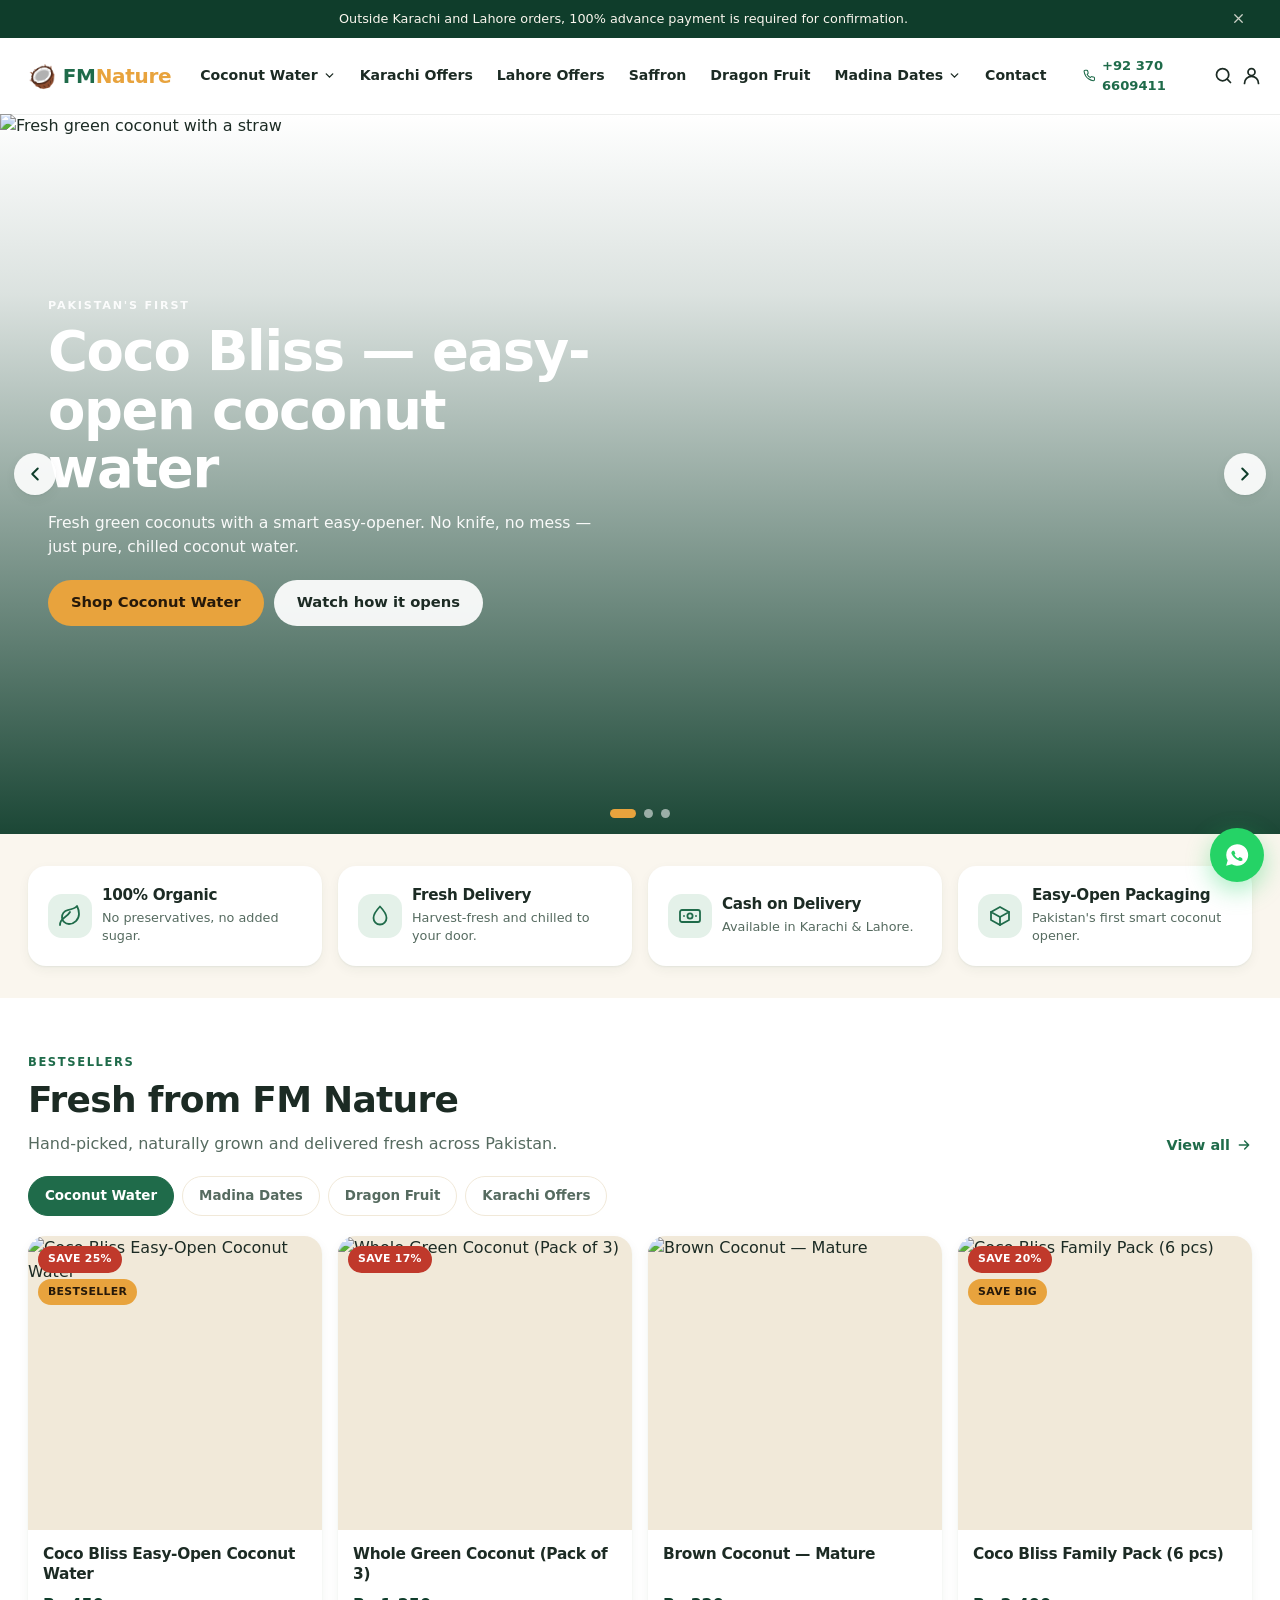
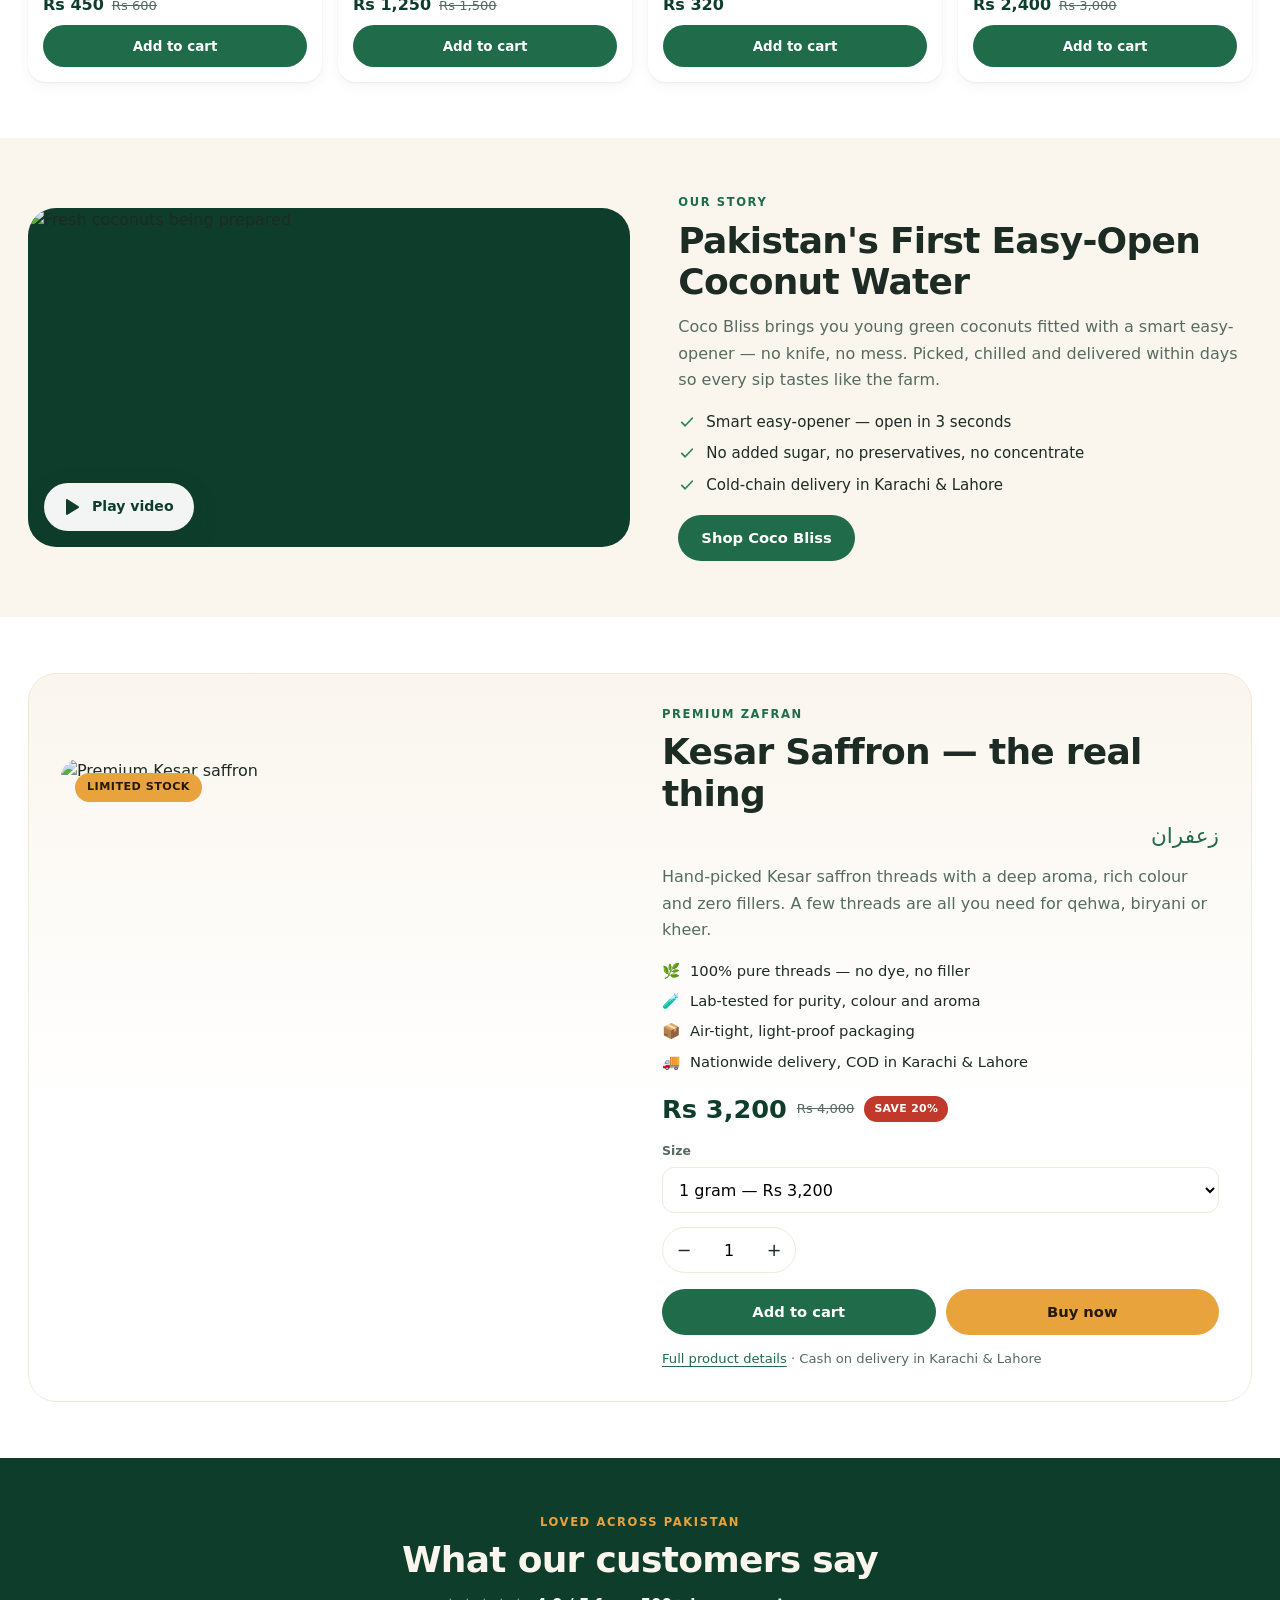
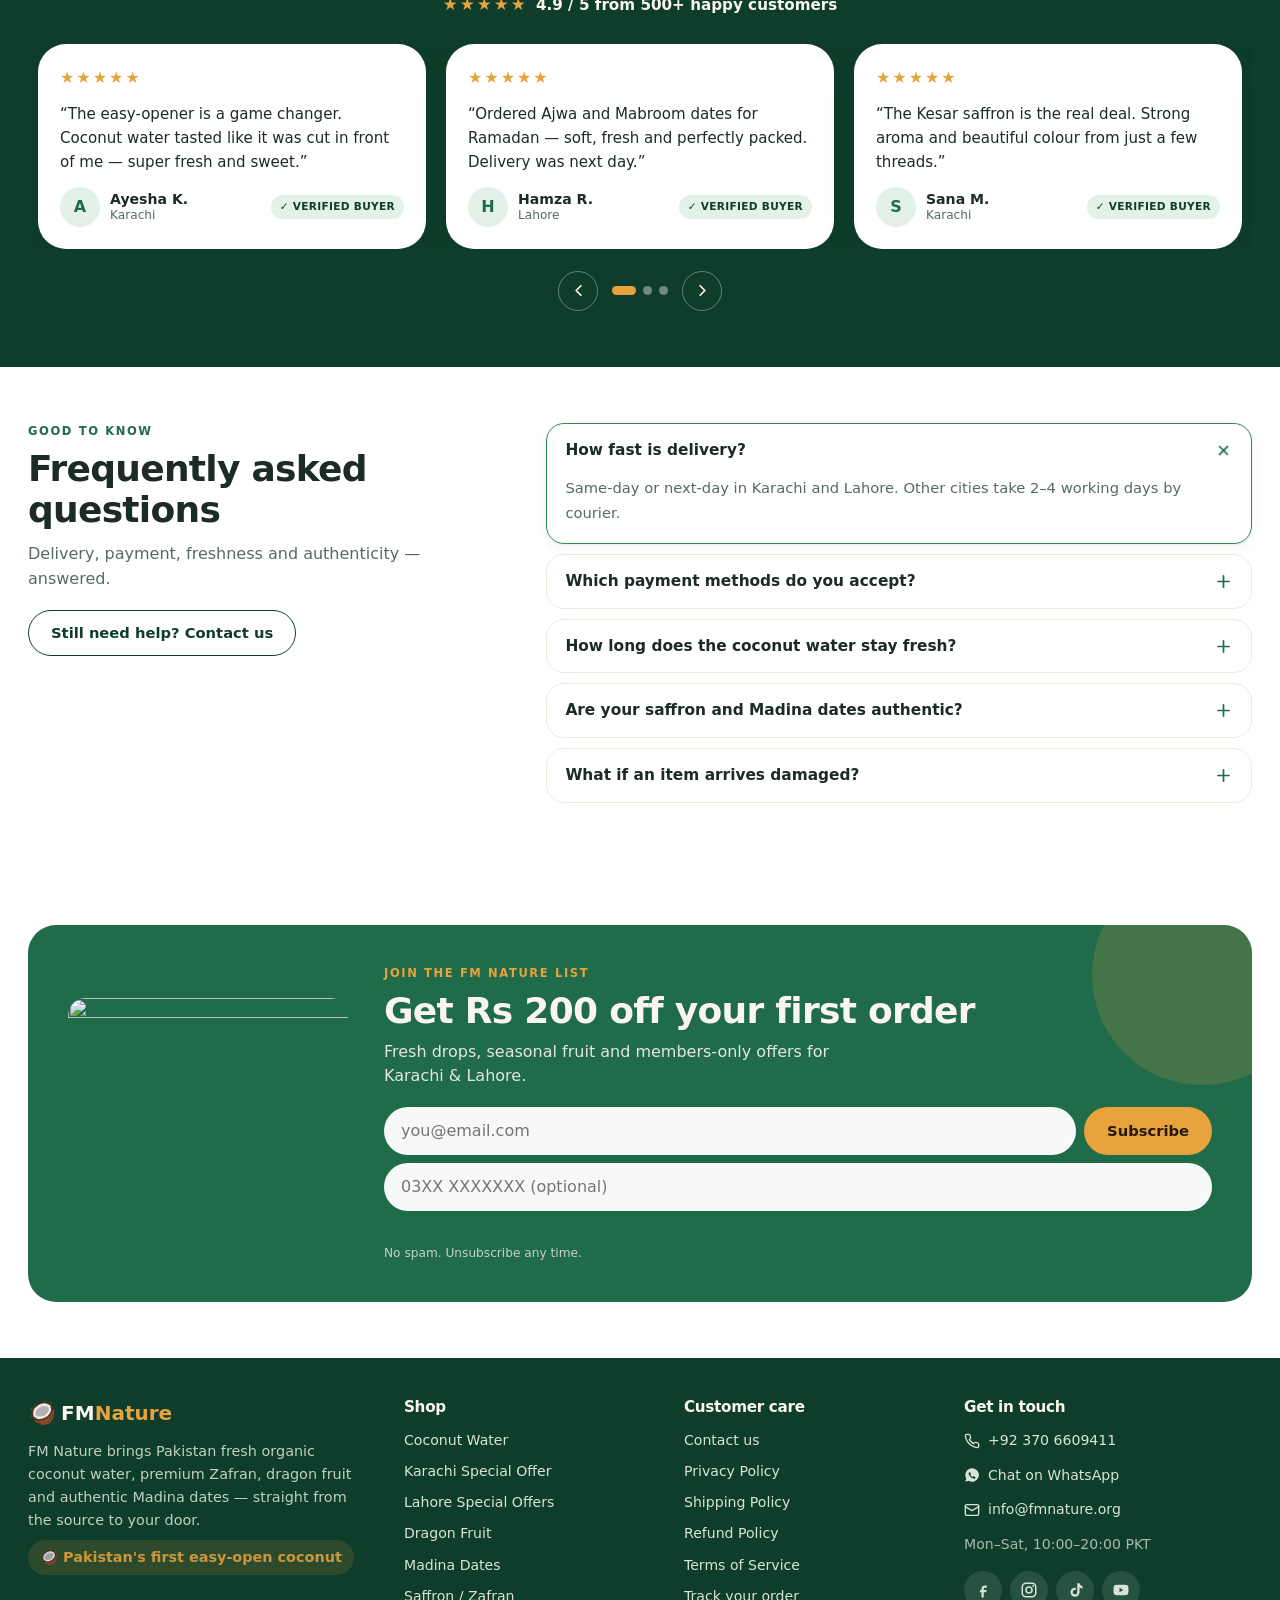
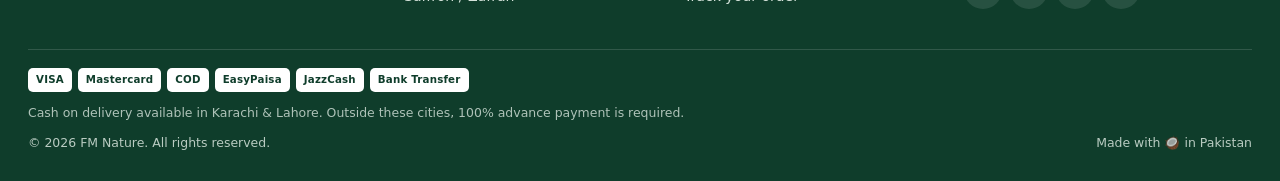
==== commit 87fd1567: "Update index.html link update" ====
--- a/index.html
+++ b/index.html
@@ -18,7 +18,7 @@
 <link rel="preconnect" href="https://fonts.gstatic.com" crossorigin>
 <link href="https://fonts.googleapis.com/css2?family=Inter:wght@400;500;600;700&family=Plus+Jakarta+Sans:wght@600;700;800&display=swap" rel="stylesheet">
 
-<link rel="stylesheet" href="css/style.css">
+<link rel="stylesheet" href="./Css/style.css" >
 
 <!-- LCP: pehli hero image preload (lazy nahi) -->
 <link rel="preload" as="image" fetchpriority="high"
--- a/Css/style.css
+++ b/Css/style.css
@@ -0,0 +1,2446 @@
+/* ==========================================================================
+   FM Nature — style.css
+   Plain CSS. No framework. Mobile-first (360px → 768px → 1440px).
+   RTL-safe: sirf logical properties (inline-start / inline-end / block).
+   ========================================================================== */
+
+/* ------------------------------------------------------------- 1. TOKENS */
+:root {
+  --green-900: #0F3D2B;
+  --green-700: #1F6B4A;
+  --green-500: #2E8B57;
+  --green-100: #E4F1E9;
+  --cream: #FAF6EE;
+  --cream-200: #F1E9D9;
+  --gold: #E8A33D;
+  --gold-dark: #B8761C;
+  --ink: #1C2B24;
+  --ink-soft: #566B60;
+  --danger: #C0392B;
+  --white: #fff;
+
+  --font-head: 'Plus Jakarta Sans', ui-sans-serif, system-ui, -apple-system, 'Segoe UI', sans-serif;
+  --font-body: 'Inter', ui-sans-serif, system-ui, -apple-system, 'Segoe UI', sans-serif;
+
+  --radius-sm: 10px;
+  --radius: 18px;
+  --radius-lg: 28px;
+  --shadow-sm: 0 1px 2px rgba(15, 61, 43, .06), 0 4px 12px rgba(15, 61, 43, .05);
+  --shadow: 0 10px 30px rgba(15, 61, 43, .12);
+  --page: 1280px;
+  --gutter: 16px;
+  --header-h: 62px;
+}
+
+/* --------------------------------------------------------------- 2. BASE */
+*,
+*::before,
+*::after {
+  box-sizing: border-box;
+}
+
+html {
+  -webkit-text-size-adjust: 100%;
+  scroll-behavior: smooth;
+}
+
+body {
+  margin: 0;
+  font-family: var(--font-body);
+  font-size: 16px;
+  line-height: 1.5;
+  color: var(--ink);
+  background: var(--white);
+  overflow-x: hidden;
+}
+
+body.is-locked {
+  overflow: hidden;
+}
+
+img {
+  max-inline-size: 100%;
+  block-size: auto;
+  display: block;
+}
+
+/* zaroori: .modal{display:grid} jaisi class rules ko [hidden] override kare */
+[hidden] {
+  display: none !important;
+}
+
+a {
+  color: inherit;
+  text-decoration: none;
+}
+
+ul,
+ol {
+  list-style: none;
+  margin: 0;
+  padding: 0;
+}
+
+button {
+  font: inherit;
+  color: inherit;
+}
+
+h1,
+h2,
+h3,
+h4 {
+  font-family: var(--font-head);
+  margin: 0;
+  line-height: 1.2;
+  letter-spacing: -.02em;
+}
+
+:where(a, button, input, select, textarea, summary, [tabindex]):focus-visible {
+  outline: 2px solid var(--green-500);
+  outline-offset: 2px;
+  border-radius: 6px;
+}
+
+.sr-only {
+  position: absolute !important;
+  inline-size: 1px;
+  block-size: 1px;
+  margin: -1px;
+  padding: 0;
+  border: 0;
+  overflow: hidden;
+  clip: rect(0 0 0 0);
+  clip-path: inset(50%);
+  white-space: nowrap;
+}
+
+.skip-link {
+  position: absolute;
+  inset-block-start: -100px;
+  inset-inline-start: 12px;
+  z-index: 200;
+  background: #fff;
+  padding: 10px 16px;
+  border-radius: 0 0 12px 12px;
+  font-weight: 700;
+}
+
+.skip-link:focus {
+  inset-block-start: 0;
+}
+
+.container {
+  inline-size: 100%;
+  max-inline-size: var(--page);
+  margin-inline: auto;
+  padding-inline: var(--gutter);
+}
+
+.section {
+  padding-block: 40px;
+}
+
+.eyebrow {
+  margin: 0 0 8px;
+  font-family: var(--font-head);
+  font-size: .72rem;
+  font-weight: 700;
+  letter-spacing: .14em;
+  text-transform: uppercase;
+  color: var(--green-700);
+}
+
+.eyebrow--gold {
+  color: var(--gold);
+}
+
+.h2 {
+  font-size: clamp(1.5rem, 1.1rem + 1.8vw, 2.25rem);
+  line-height: 1.15;
+}
+
+.sub {
+  margin: 10px 0 0;
+  color: var(--ink-soft);
+  max-inline-size: 60ch;
+  line-height: 1.6;
+}
+
+.hide-mobile {
+  display: none !important;
+}
+
+.show-mobile {
+  display: flex;
+}
+
+[dir="rtl"] *,
+[lang="ur"],
+[lang="ar"] {
+  unicode-bidi: isolate;
+}
+
+[lang="ur"],
+[lang="ar"] {
+  font-family: 'Noto Naskh Arabic', var(--font-body);
+}
+
+/* ------------------------------------------------------------ 3. BUTTONS */
+.btn {
+  display: inline-flex;
+  align-items: center;
+  justify-content: center;
+  gap: 8px;
+  min-block-size: 46px;
+  padding-inline: 22px;
+  border-radius: 999px;
+  border: 1px solid transparent;
+  cursor: pointer;
+  font-family: var(--font-head);
+  font-size: .92rem;
+  font-weight: 700;
+  line-height: 1;
+  text-align: center;
+  transition: transform .15s ease, background-color .15s ease, color .15s ease;
+}
+
+.btn:hover {
+  transform: translateY(-1px);
+}
+
+.btn:active {
+  transform: translateY(0);
+}
+
+.btn--primary {
+  background: var(--green-700);
+  color: #fff;
+}
+
+.btn--primary:hover {
+  background: var(--green-900);
+}
+
+.btn--gold {
+  background: var(--gold);
+  color: #26190A;
+}
+
+.btn--gold:hover {
+  background: var(--gold-dark);
+  color: #fff;
+}
+
+.btn--outline {
+  background: transparent;
+  color: var(--green-900);
+  border-color: currentColor;
+}
+
+.btn--outline:hover {
+  background: var(--green-100);
+}
+
+.btn--ghost {
+  background: rgba(255, 255, 255, .92);
+  color: var(--ink);
+}
+
+.btn--block {
+  display: flex;
+  inline-size: 100%;
+}
+
+.btn[disabled] {
+  opacity: .6;
+  cursor: not-allowed;
+  transform: none;
+}
+
+.icon-btn {
+  display: inline-grid;
+  place-items: center;
+  inline-size: 44px;
+  block-size: 44px;
+  border: 0;
+  background: none;
+  border-radius: 50%;
+  cursor: pointer;
+  position: relative;
+}
+
+.icon-btn:hover {
+  background: var(--green-100);
+}
+
+.round-btn {
+  inline-size: 40px;
+  block-size: 40px;
+  border-radius: 50%;
+  display: grid;
+  place-items: center;
+  border: 1px solid rgba(255, 255, 255, .35);
+  background: transparent;
+  color: inherit;
+  cursor: pointer;
+}
+
+.round-btn:hover {
+  background: rgba(255, 255, 255, .14);
+}
+
+.link-arrow {
+  display: inline-flex;
+  align-items: center;
+  gap: 6px;
+  white-space: nowrap;
+  font-family: var(--font-head);
+  font-weight: 700;
+  font-size: .9rem;
+  color: var(--green-700);
+}
+
+.link-arrow:hover {
+  text-decoration: underline;
+}
+
+.badge {
+  display: inline-flex;
+  align-items: center;
+  padding: 5px 10px;
+  border-radius: 999px;
+  font-family: var(--font-head);
+  font-size: .68rem;
+  font-weight: 800;
+  letter-spacing: .03em;
+  text-transform: uppercase;
+}
+
+.badge--sale {
+  background: var(--danger);
+  color: #fff;
+}
+
+.badge--soldout {
+  background: #6B7280;
+  color: #fff;
+}
+
+/* ------------------------------------------------------- 4. ANNOUNCEMENT */
+.announce {
+  background: var(--green-900);
+  color: var(--cream);
+  font-size: .8rem;
+}
+
+.announce__inner {
+  display: flex;
+  align-items: center;
+  gap: 6px;
+}
+
+.announce__viewport {
+  flex: 1;
+  overflow: hidden;
+}
+
+.announce__track {
+  display: flex;
+  transition: transform .5s ease;
+}
+
+.announce__item {
+  flex: 0 0 100%;
+  text-align: center;
+  padding-block: 10px;
+  line-height: 1.4;
+}
+
+.announce__close {
+  flex: none;
+  background: none;
+  border: 0;
+  color: inherit;
+  cursor: pointer;
+  padding: 6px;
+  line-height: 0;
+  opacity: .8;
+}
+
+.announce__close:hover {
+  opacity: 1;
+}
+
+/* ------------------------------------------------------------- 5. HEADER */
+.header {
+  position: sticky;
+  inset-block-start: 0;
+  z-index: 60;
+  background: #fff;
+  box-shadow: 0 1px 0 rgba(28, 43, 36, .08);
+  transition: box-shadow .2s ease;
+}
+
+.header.is-stuck {
+  box-shadow: 0 4px 18px rgba(15, 61, 43, .1);
+}
+
+.header__inner {
+  display: flex;
+  align-items: center;
+  gap: 8px;
+  min-block-size: var(--header-h);
+}
+
+.logo {
+  margin: 0;
+  font-size: 1rem;
+  margin-inline-end: auto;
+}
+
+.logo a {
+  display: inline-flex;
+  align-items: center;
+  gap: 7px;
+}
+
+.logo__mark {
+  font-size: 1.4rem;
+  line-height: 1;
+}
+
+.logo__text {
+  font-family: var(--font-head);
+  font-weight: 800;
+  font-size: 1.25rem;
+  color: var(--green-700);
+}
+
+.logo__text span {
+  color: var(--gold);
+}
+
+.logo--footer .logo__text {
+  color: var(--cream);
+}
+
+.header__actions {
+  display: flex;
+  align-items: center;
+  gap: 0;
+}
+
+.header__phone {
+  display: none;
+}
+
+.bubble {
+  position: absolute;
+  inset-block-start: 4px;
+  inset-inline-end: 2px;
+  min-inline-size: 19px;
+  block-size: 19px;
+  padding-inline: 5px;
+  border-radius: 999px;
+  background: var(--gold);
+  color: #26190A;
+  font-family: var(--font-head);
+  font-size: .68rem;
+  font-weight: 800;
+  display: grid;
+  place-items: center;
+}
+
+/* Desktop nav */
+.nav {
+  display: none;
+}
+
+.nav__list {
+  display: flex;
+  gap: 2px;
+}
+
+.nav__item {
+  position: relative;
+}
+
+.nav__link {
+  display: inline-flex;
+  align-items: center;
+  gap: 5px;
+  padding: 10px 11px;
+  border-radius: 999px;
+  font-family: var(--font-head);
+  font-weight: 600;
+  font-size: .88rem;
+  white-space: nowrap;
+  cursor: pointer;
+}
+
+.nav__link:hover,
+.nav__item.is-open>.nav__link {
+  background: var(--green-100);
+}
+
+.nav__item.is-open>.nav__link svg {
+  transform: rotate(180deg);
+}
+
+.nav__link svg {
+  transition: transform .2s ease;
+}
+
+.dropdown,
+.mega {
+  position: absolute;
+  inset-block-start: calc(100% + 6px);
+  background: #fff;
+  border-radius: var(--radius);
+  box-shadow: var(--shadow);
+  opacity: 0;
+  visibility: hidden;
+  transform: translateY(6px);
+  transition: opacity .18s ease, transform .18s ease, visibility .18s;
+  z-index: 5;
+}
+
+.nav__item.is-open .dropdown,
+.nav__item.is-open .mega {
+  opacity: 1;
+  visibility: visible;
+  transform: none;
+}
+
+.dropdown {
+  inset-inline-start: 0;
+  min-inline-size: 230px;
+  padding: 8px;
+  border-radius: var(--radius-sm);
+}
+
+.dropdown a {
+  display: flex;
+  justify-content: space-between;
+  gap: 10px;
+  padding: 9px 12px;
+  border-radius: 8px;
+  font-size: .9rem;
+}
+
+.dropdown a:hover {
+  background: var(--cream);
+  color: var(--green-700);
+}
+
+.mega {
+  inset-inline-start: 50%;
+  transform: translateX(-50%) translateY(6px);
+  inline-size: min(820px, 92vw);
+  padding: 20px;
+}
+
+.nav__item.is-open .mega {
+  transform: translateX(-50%);
+}
+
+.mega__inner {
+  display: grid;
+  grid-template-columns: 1fr 280px;
+  gap: 24px;
+}
+
+.mega__links {
+  columns: 2;
+  gap: 14px;
+}
+
+.mega__links a {
+  display: flex;
+  justify-content: space-between;
+  gap: 12px;
+  padding: 9px 12px;
+  border-radius: 10px;
+  font-weight: 600;
+  font-size: .9rem;
+}
+
+.mega__links a:hover {
+  background: var(--cream);
+  color: var(--green-700);
+}
+
+.mega__promo img {
+  border-radius: var(--radius-sm);
+  aspect-ratio: 16/9;
+  object-fit: cover;
+}
+
+.mega__promo strong {
+  display: block;
+  margin-block-start: 10px;
+  font-family: var(--font-head);
+}
+
+.mega__promo em {
+  font-style: normal;
+  color: var(--ink-soft);
+  font-size: .84rem;
+}
+
+/* Search panel */
+.search-panel {
+  position: absolute;
+  inset-inline: 0;
+  inset-block-start: 100%;
+  background: #fff;
+  box-shadow: var(--shadow);
+  padding-block: 16px;
+  z-index: 5;
+}
+
+.search-form {
+  display: flex;
+  gap: 8px;
+}
+
+.search-form input {
+  flex: 1;
+  min-block-size: 46px;
+  padding-inline: 16px;
+  font: inherit;
+  border: 1px solid var(--cream-200);
+  border-radius: 999px;
+  background: #fff;
+}
+
+.search-results {
+  margin-block-start: 12px;
+  display: grid;
+  gap: 6px;
+}
+
+.search-results a {
+  display: flex;
+  align-items: center;
+  gap: 10px;
+  padding: 8px;
+  border-radius: 12px;
+  font-size: .9rem;
+}
+
+.search-results a:hover {
+  background: var(--cream);
+}
+
+.search-results img {
+  inline-size: 44px;
+  block-size: 44px;
+  border-radius: 8px;
+  object-fit: cover;
+}
+
+.search-results .muted {
+  color: var(--ink-soft);
+  font-size: .86rem;
+  padding: 8px;
+}
+
+/* ------------------------------------------------------ 6. MOBILE DRAWER */
+.drawer {
+  position: fixed;
+  inset: 0;
+  z-index: 90;
+}
+
+.drawer__overlay {
+  position: absolute;
+  inset: 0;
+  background: rgba(15, 61, 43, .45);
+  opacity: 0;
+  transition: opacity .28s ease;
+}
+
+.drawer.is-open .drawer__overlay {
+  opacity: 1;
+}
+
+.drawer__panel {
+  position: absolute;
+  inset-block: 0;
+  inset-inline-start: 0;
+  inline-size: min(88vw, 340px);
+  background: #fff;
+  padding: 16px;
+  display: flex;
+  flex-direction: column;
+  gap: 14px;
+  overflow-y: auto;
+  transform: translateX(-100%);
+  transition: transform .28s ease;
+}
+
+[dir="rtl"] .drawer__panel {
+  transform: translateX(100%);
+}
+
+.drawer.is-open .drawer__panel {
+  transform: translateX(0);
+}
+
+.drawer__head {
+  display: flex;
+  align-items: center;
+  justify-content: space-between;
+}
+
+.drawer__title {
+  font-family: var(--font-head);
+  font-weight: 800;
+  font-size: 1.05rem;
+}
+
+.drawer__search {
+  display: flex;
+  gap: 6px;
+}
+
+.drawer__search input {
+  flex: 1;
+  min-block-size: 44px;
+  padding-inline: 14px;
+  font: inherit;
+  border: 1px solid var(--cream-200);
+  border-radius: 999px;
+}
+
+.drawer__search button {
+  inline-size: 44px;
+  border: 0;
+  border-radius: 50%;
+  cursor: pointer;
+  background: var(--green-100);
+  color: var(--green-900);
+  display: grid;
+  place-items: center;
+}
+
+.drawer__nav>li {
+  border-block-end: 1px solid var(--cream-200);
+}
+
+.drawer__link {
+  display: flex;
+  align-items: center;
+  justify-content: space-between;
+  inline-size: 100%;
+  padding: 14px 4px;
+  background: none;
+  border: 0;
+  cursor: pointer;
+  text-align: start;
+  font-family: var(--font-head);
+  font-weight: 600;
+  font-size: .98rem;
+}
+
+.drawer__link svg {
+  transition: transform .2s ease;
+}
+
+.has-sub.is-open>.drawer__link svg {
+  transform: rotate(180deg);
+}
+
+.drawer__sub {
+  display: none;
+  padding-block-end: 8px;
+}
+
+.has-sub.is-open .drawer__sub {
+  display: block;
+}
+
+.drawer__sub a {
+  display: flex;
+  gap: 6px;
+  padding: 10px 4px 10px 16px;
+  color: var(--ink-soft);
+  font-size: .92rem;
+}
+
+.drawer__foot {
+  margin-block-start: auto;
+  display: grid;
+  gap: 10px;
+  padding-block-start: 10px;
+}
+
+.drawer__account {
+  text-align: center;
+  color: var(--ink-soft);
+  font-size: .88rem;
+}
+
+/* --------------------------------------------------------------- 7. HERO */
+.hero {
+  position: relative;
+  overflow: hidden;
+}
+
+.hero__viewport {
+  overflow: hidden;
+}
+
+.hero__track {
+  display: flex;
+  transition: transform .55s cubic-bezier(.4, 0, .2, 1);
+}
+
+.hero__slide {
+  position: relative;
+  flex: 0 0 100%;
+  block-size: 460px;
+  display: grid;
+}
+
+.hero__img,
+.hero__overlay,
+.hero__content {
+  grid-area: 1/1;
+}
+
+.hero__img {
+  inline-size: 100%;
+  block-size: 100%;
+  object-fit: cover;
+}
+
+.hero__overlay {
+  background: linear-gradient(to top, rgba(15, 61, 43, .95) 0%, rgba(15, 61, 43, .15) 75%, rgba(15, 61, 43, 0) 100%);
+}
+
+.hero__content {
+  position: relative;
+  display: flex;
+  align-items: flex-end;
+  padding: 24px var(--gutter) 56px;
+}
+
+.hero__content--center {
+  justify-content: center;
+  text-align: center;
+}
+
+.hero__box {
+  max-inline-size: 36rem;
+  color: #fff;
+}
+
+.hero__eyebrow {
+  margin: 0 0 8px;
+  font-family: var(--font-head);
+  font-size: .7rem;
+  font-weight: 800;
+  letter-spacing: .16em;
+  text-transform: uppercase;
+  opacity: .92;
+}
+
+.hero__heading {
+  margin: 0;
+  font-family: var(--font-head);
+  font-weight: 800;
+  font-size: clamp(1.9rem, 1.2rem + 3.6vw, 3.4rem);
+  line-height: 1.08;
+  letter-spacing: -.025em;
+}
+
+.hero__sub {
+  margin: 12px 0 0;
+  font-size: .98rem;
+  line-height: 1.55;
+  opacity: .95;
+}
+
+.hero__cta {
+  margin-block-start: 20px;
+  display: flex;
+  flex-wrap: wrap;
+  gap: 10px;
+}
+
+.hero__content--center .hero__cta {
+  justify-content: center;
+}
+
+.hero__arrow {
+  position: absolute;
+  inset-block-start: 50%;
+  transform: translateY(-50%);
+  inline-size: 42px;
+  block-size: 42px;
+  border-radius: 50%;
+  border: 0;
+  cursor: pointer;
+  z-index: 3;
+  background: rgba(255, 255, 255, .9);
+  color: var(--green-900);
+  display: none;
+  place-items: center;
+  box-shadow: var(--shadow-sm);
+}
+
+.hero__arrow:hover {
+  background: #fff;
+}
+
+.hero__arrow--prev {
+  inset-inline-start: 14px;
+}
+
+.hero__arrow--next {
+  inset-inline-end: 14px;
+}
+
+[dir="rtl"] .hero__arrow svg {
+  transform: scaleX(-1);
+}
+
+.hero__dots {
+  position: absolute;
+  inset-block-end: 16px;
+  inset-inline: 0;
+  display: flex;
+  justify-content: center;
+  gap: 8px;
+  z-index: 3;
+}
+
+.dot {
+  inline-size: 9px;
+  block-size: 9px;
+  border-radius: 999px;
+  border: 0;
+  padding: 0;
+  cursor: pointer;
+  background: rgba(255, 255, 255, .55);
+  transition: inline-size .2s ease, background .2s ease;
+}
+
+.dot.is-active {
+  inline-size: 26px;
+  background: var(--gold);
+}
+
+/* ------------------------------------------------------------ 8. USP BAR */
+.usp {
+  background: var(--cream);
+  padding-block: 32px;
+}
+
+.usp__grid {
+  display: grid;
+  grid-template-columns: repeat(2, minmax(0, 1fr));
+  gap: 12px;
+}
+
+.usp__item {
+  display: flex;
+  flex-direction: column;
+  align-items: flex-start;
+  gap: 10px;
+  background: #fff;
+  border-radius: var(--radius);
+  padding: 16px;
+  box-shadow: var(--shadow-sm);
+}
+
+.usp__icon {
+  display: grid;
+  place-items: center;
+  inline-size: 44px;
+  block-size: 44px;
+  flex: none;
+  border-radius: 14px;
+  background: var(--green-100);
+  color: var(--green-700);
+}
+
+.usp__item h3 {
+  font-size: .95rem;
+  font-weight: 700;
+  line-height: 1.25;
+}
+
+.usp__item p {
+  margin: 4px 0 0;
+  font-size: .8rem;
+  line-height: 1.45;
+  color: var(--ink-soft);
+}
+
+/* ------------------------------------------------- 9. FEATURED PRODUCTS */
+.section__head {
+  display: flex;
+  align-items: flex-end;
+  justify-content: space-between;
+  gap: 16px;
+  margin-block-end: 20px;
+}
+
+.tabs {
+  display: flex;
+  gap: 8px;
+  overflow-x: auto;
+  scrollbar-width: none;
+  margin-inline: calc(var(--gutter) * -1);
+  padding-inline: var(--gutter);
+  margin-block-end: 18px;
+  padding-block-end: 2px;
+}
+
+.tabs::-webkit-scrollbar {
+  display: none;
+}
+
+.tab {
+  flex: none;
+  border: 1px solid var(--cream-200);
+  background: #fff;
+  border-radius: 999px;
+  padding: 9px 16px;
+  cursor: pointer;
+  white-space: nowrap;
+  font-family: var(--font-head);
+  font-weight: 700;
+  font-size: .84rem;
+  color: var(--ink-soft);
+  transition: background .15s ease, color .15s ease, border-color .15s ease;
+}
+
+.tab:hover {
+  border-color: var(--green-500);
+  color: var(--green-700);
+}
+
+.tab.is-active {
+  background: var(--green-700);
+  border-color: var(--green-700);
+  color: #fff;
+}
+.product-grid {
+    grid-template-columns: repeat(4, minmax(0, 1fr));
+    gap: 16px;
+    display: grid;
+}
+/* .product-grid {
+  display: grid;
+  gap: 12px;
+  grid-auto-flow: column;
+  grid-auto-columns: minmax(0, calc((100% - 12px) / 2));
+  overflow-x: auto;
+  scroll-snap-type: x mandatory;
+  scrollbar-width: none;
+  margin-inline: calc(var(--gutter) * -1);
+  padding-inline: var(--gutter);
+  padding-block-end: 8px;
+  scroll-padding-inline-start: var(--gutter);
+}
+
+.product-grid::-webkit-scrollbar {
+  display: none;
+}
+
+.product-grid>li {
+  scroll-snap-align: start;
+} */
+
+.card {
+  position: relative;
+  display: flex;
+  flex-direction: column;
+  block-size: 100%;
+  background: #fff;
+  border-radius: var(--radius);
+  overflow: hidden;
+  box-shadow: var(--shadow-sm);
+  transition: box-shadow .2s ease, transform .2s ease;
+}
+
+.card:hover {
+  box-shadow: var(--shadow);
+  transform: translateY(-2px);
+}
+
+.card__media {
+  position: relative;
+  display: block;
+  aspect-ratio: 1/1;
+  background: var(--cream-200);
+  overflow: hidden;
+}
+
+.card__img {
+  position: absolute;
+  inset: 0;
+  inline-size: 100%;
+  block-size: 100%;
+  object-fit: cover;
+  transition: opacity .35s ease, transform .5s ease;
+}
+
+.card__img--alt {
+  opacity: 0;
+}
+
+.card:hover .card__img--alt {
+  opacity: 1;
+}
+
+.card:hover .card__img--main {
+  transform: scale(1.05);
+}
+
+.card__badges {
+  position: absolute;
+  inset-block-start: 10px;
+  inset-inline-start: 10px;
+  display: flex;
+  flex-direction: column;
+  gap: 6px;
+  align-items: flex-start;
+  pointer-events: none;
+}
+
+.card__quick {
+  position: absolute;
+  inset-inline: 10px;
+  inset-block-end: 10px;
+  display: none;
+  align-items: center;
+  justify-content: center;
+  gap: 6px;
+  min-block-size: 36px;
+  border: 0;
+  border-radius: 999px;
+  cursor: pointer;
+  background: rgba(255, 255, 255, .95);
+  color: var(--ink);
+  font-family: var(--font-head);
+  font-weight: 700;
+  font-size: .78rem;
+  opacity: 0;
+  transform: translateY(6px);
+  transition: opacity .2s ease, transform .2s ease;
+}
+
+.card:hover .card__quick,
+.card:focus-within .card__quick {
+  opacity: 1;
+  transform: none;
+}
+
+.card__body {
+  display: flex;
+  flex-direction: column;
+  gap: 8px;
+  padding: 12px;
+  flex: 1;
+}
+
+.card__title {
+  font-size: .9rem;
+  font-weight: 700;
+  line-height: 1.3;
+}
+
+.card__title a:hover {
+  color: var(--green-700);
+}
+
+.card__title [lang="ur"] {
+  color: var(--green-700);
+  font-weight: 400;
+  margin-inline-start: 4px;
+}
+
+.card__price {
+  display: flex;
+  align-items: baseline;
+  gap: 8px;
+  flex-wrap: wrap;
+  margin-block-start: auto;
+}
+
+.price-now {
+  font-family: var(--font-head);
+  font-weight: 800;
+  font-size: 1rem;
+  color: var(--green-900);
+}
+
+.price-was {
+  color: var(--ink-soft);
+  font-size: .82rem;
+}
+
+.card__atc {
+  inline-size: 100%;
+  min-block-size: 42px;
+  font-size: .84rem;
+}
+
+.card__atc.is-done {
+  background: var(--gold);
+  color: #26190A;
+}
+
+.spinner {
+  inline-size: 15px;
+  block-size: 15px;
+  border-radius: 50%;
+  border: 2px solid rgba(255, 255, 255, .4);
+  border-block-start-color: #fff;
+  animation: spin .8s linear infinite;
+}
+
+@keyframes spin {
+  to {
+    transform: rotate(360deg);
+  }
+}
+
+/* --------------------------------------------------------- 10. BRAND VIDEO */
+.brand {
+  background: var(--cream);
+}
+
+.brand__grid {
+  display: grid;
+  gap: 24px;
+  align-items: center;
+}
+
+.brand__media {
+  position: relative;
+  border-radius: var(--radius-lg);
+  overflow: hidden;
+  background: var(--green-900);
+  aspect-ratio: 16/9;
+}
+
+.brand__poster {
+  inline-size: 100%;
+  block-size: 100%;
+  object-fit: cover;
+}
+
+.brand__media iframe {
+  position: absolute;
+  inset: 0;
+  inline-size: 100%;
+  block-size: 100%;
+  border: 0;
+}
+
+.brand__play {
+  position: absolute;
+  inset-block-end: 16px;
+  inset-inline-start: 16px;
+  display: inline-flex;
+  align-items: center;
+  gap: 10px;
+  cursor: pointer;
+  padding: 12px 20px 12px 14px;
+  border: 0;
+  border-radius: 999px;
+  background: rgba(255, 255, 255, .95);
+  color: var(--green-900);
+  font-family: var(--font-head);
+  font-weight: 800;
+  font-size: .88rem;
+  box-shadow: var(--shadow);
+}
+
+.brand__play:hover {
+  background: #fff;
+  transform: translateY(-1px);
+}
+
+[dir="rtl"] .brand__play svg {
+  transform: scaleX(-1);
+}
+
+.brand__body {
+  margin-block-start: 12px;
+  line-height: 1.65;
+  color: var(--ink-soft);
+}
+
+.tick-list {
+  margin-block: 18px;
+  display: grid;
+  gap: 10px;
+}
+
+.tick-list li {
+  display: flex;
+  gap: 10px;
+  align-items: flex-start;
+  font-size: .94rem;
+  line-height: 1.45;
+}
+
+.tick-list svg {
+  color: var(--green-500);
+  flex: none;
+  margin-block-start: 1px;
+}
+
+/* ----------------------------------------------------------- 11. SPOTLIGHT */
+.spotlight__card {
+  display: grid;
+  gap: 22px;
+  align-items: center;
+  background: linear-gradient(180deg, var(--cream) 0%, #fff 60%);
+  border: 1px solid var(--cream-200);
+  border-radius: var(--radius-lg);
+  padding: 18px;
+}
+
+.spotlight__media {
+  position: relative;
+}
+
+.spotlight__media img {
+  border-radius: var(--radius);
+  aspect-ratio: 1/1;
+  object-fit: cover;
+  inline-size: 100%;
+}
+
+.spotlight__ribbon {
+  position: absolute;
+  inset-block-start: 14px;
+  inset-inline-start: 14px;
+  background: var(--gold);
+  color: #26190A;
+  border-radius: 999px;
+  padding: 6px 12px;
+  font-family: var(--font-head);
+  font-weight: 800;
+  font-size: .7rem;
+  text-transform: uppercase;
+  letter-spacing: .04em;
+}
+
+.spotlight__native {
+  margin: 6px 0 0;
+  font-size: 1.35rem;
+  color: var(--green-700);
+}
+
+.spotlight__desc {
+  margin-block-start: 12px;
+  line-height: 1.65;
+  color: var(--ink-soft);
+}
+
+.benefits {
+  margin-block-start: 16px;
+  display: grid;
+  gap: 9px;
+}
+
+.benefits li {
+  display: flex;
+  gap: 10px;
+  align-items: flex-start;
+  font-size: .92rem;
+  line-height: 1.45;
+}
+
+.spotlight__price {
+  display: flex;
+  align-items: center;
+  gap: 10px;
+  flex-wrap: wrap;
+  margin-block-start: 18px;
+}
+
+.spotlight__price .price-now {
+  font-size: 1.6rem;
+}
+
+.field-label {
+  display: block;
+  margin-block-start: 14px;
+  font-size: .78rem;
+  font-weight: 700;
+  color: var(--ink-soft);
+}
+
+.select {
+  inline-size: 100%;
+  min-block-size: 46px;
+  margin-block-start: 6px;
+  padding-inline: 12px;
+  border: 1px solid var(--cream-200);
+  border-radius: 12px;
+  background: #fff;
+  font: inherit;
+}
+
+.qty {
+  display: inline-flex;
+  align-items: center;
+  margin-block-start: 14px;
+  background: #fff;
+  border: 1px solid var(--cream-200);
+  border-radius: 999px;
+  overflow: hidden;
+}
+
+.qty__btn {
+  inline-size: 42px;
+  block-size: 44px;
+  border: 0;
+  background: none;
+  cursor: pointer;
+  font-size: 1.1rem;
+}
+
+.qty__btn:hover {
+  background: var(--cream);
+}
+
+.qty__input {
+  inline-size: 48px;
+  block-size: 44px;
+  border: 0;
+  text-align: center;
+  font: inherit;
+  -moz-appearance: textfield;
+  appearance: textfield;
+}
+
+.qty__input::-webkit-outer-spin-button,
+.qty__input::-webkit-inner-spin-button {
+  -webkit-appearance: none;
+  margin: 0;
+}
+
+.spotlight__actions {
+  display: flex;
+  flex-wrap: wrap;
+  gap: 10px;
+  margin-block-start: 16px;
+}
+
+.spotlight__actions .btn {
+  flex: 1 1 150px;
+}
+
+.spotlight__meta {
+  margin: 14px 0 0;
+  font-size: .82rem;
+  color: var(--ink-soft);
+}
+
+.spotlight__meta a {
+  color: var(--green-700);
+  text-decoration: underline;
+  text-underline-offset: 3px;
+}
+
+/* ------------------------------------------------------------- 12. REVIEWS */
+.reviews {
+  background: var(--green-900);
+  color: var(--cream);
+}
+
+.reviews__head {
+  text-align: center;
+  max-inline-size: 48rem;
+  margin-inline: auto;
+  margin-block-end: 26px;
+}
+
+.reviews__summary {
+  display: inline-flex;
+  align-items: center;
+  gap: 8px;
+  flex-wrap: wrap;
+  justify-content: center;
+  margin: 12px 0 0;
+  font-family: var(--font-head);
+  font-weight: 700;
+  font-size: .95rem;
+}
+
+.stars {
+  color: var(--gold);
+  letter-spacing: 2px;
+  font-size: 1.05rem;
+}
+
+.reviews__viewport {
+  overflow: hidden;
+}
+
+.reviews__track {
+  display: flex;
+  transition: transform .5s cubic-bezier(.4, 0, .2, 1);
+}
+
+.reviews__slide {
+  flex: 0 0 100%;
+  padding-inline: 4px;
+}
+
+.review {
+  margin: 0;
+  block-size: 100%;
+  display: flex;
+  flex-direction: column;
+  gap: 12px;
+  background: #fff;
+  color: var(--ink);
+  border-radius: var(--radius-lg);
+  padding: 22px;
+  box-shadow: var(--shadow);
+}
+
+.review__stars {
+  color: var(--gold);
+  letter-spacing: 2px;
+}
+
+.review blockquote {
+  margin: 0;
+  font-size: .94rem;
+  line-height: 1.62;
+}
+
+.review blockquote::before {
+  content: '“';
+}
+
+.review blockquote::after {
+  content: '”';
+}
+
+.review figcaption {
+  display: flex;
+  align-items: center;
+  gap: 10px;
+  flex-wrap: wrap;
+  margin-block-start: auto;
+}
+
+.review__avatar {
+  inline-size: 40px;
+  block-size: 40px;
+  border-radius: 50%;
+  display: grid;
+  place-items: center;
+  flex: none;
+  background: var(--green-100);
+  color: var(--green-700);
+  font-family: var(--font-head);
+  font-weight: 800;
+}
+
+.review__meta {
+  display: flex;
+  flex-direction: column;
+  line-height: 1.3;
+}
+
+.review__meta strong {
+  font-family: var(--font-head);
+  font-size: .88rem;
+}
+
+.review__meta em {
+  font-style: normal;
+  font-size: .76rem;
+  color: var(--ink-soft);
+}
+
+.review__verified {
+  margin-inline-start: auto;
+  background: var(--green-100);
+  color: var(--green-900);
+  border-radius: 999px;
+  padding: 4px 9px;
+  font-size: .66rem;
+  font-weight: 800;
+  letter-spacing: .03em;
+  text-transform: uppercase;
+}
+
+.reviews__controls {
+  display: flex;
+  align-items: center;
+  justify-content: center;
+  gap: 14px;
+  margin-block-start: 22px;
+}
+
+.reviews__dots {
+  display: flex;
+  gap: 7px;
+}
+
+.reviews__dots .dot {
+  background: rgba(255, 255, 255, .4);
+}
+
+.reviews__dots .dot.is-active {
+  background: var(--gold);
+  inline-size: 24px;
+}
+
+[dir="rtl"] .round-btn svg {
+  transform: scaleX(-1);
+}
+
+/* ----------------------------------------------------------------- 13. FAQ */
+.faq__grid {
+  display: grid;
+  gap: 24px;
+}
+
+.faq__head .btn {
+  margin-block-start: 18px;
+}
+
+.faq__item {
+  border: 1px solid var(--cream-200);
+  border-radius: var(--radius);
+  background: #fff;
+  margin-block-end: 10px;
+  overflow: hidden;
+}
+
+.faq__item[open] {
+  border-color: var(--green-500);
+  box-shadow: var(--shadow-sm);
+}
+
+.faq__item summary {
+  display: flex;
+  align-items: center;
+  justify-content: space-between;
+  gap: 14px;
+  padding: 16px 18px;
+  cursor: pointer;
+  list-style: none;
+  font-family: var(--font-head);
+  font-weight: 700;
+  font-size: .96rem;
+  line-height: 1.35;
+}
+
+.faq__item summary::-webkit-details-marker {
+  display: none;
+}
+
+.faq__item summary svg {
+  flex: none;
+  color: var(--green-700);
+  transition: transform .25s ease;
+}
+
+.faq__item[open] summary svg {
+  transform: rotate(45deg);
+}
+
+.faq__answer {
+  padding: 0 18px 18px;
+  color: var(--ink-soft);
+  line-height: 1.65;
+  font-size: .92rem;
+}
+
+.faq__answer p {
+  margin: 0;
+}
+
+/* ---------------------------------------------------------- 14. NEWSLETTER */
+.newsletter__card {
+  position: relative;
+  overflow: hidden;
+  display: grid;
+  gap: 18px;
+  background: var(--green-700);
+  color: var(--cream);
+  border-radius: var(--radius-lg);
+  padding: 28px 22px;
+}
+
+.newsletter__card::after {
+  content: '';
+  position: absolute;
+  inset-block-start: -60px;
+  inset-inline-end: -60px;
+  inline-size: 220px;
+  block-size: 220px;
+  border-radius: 50%;
+  background: rgba(232, 163, 61, .18);
+  pointer-events: none;
+}
+
+.newsletter__img {
+  display: none;
+}
+
+.newsletter__text {
+  position: relative;
+  z-index: 1;
+}
+
+.newsletter__sub {
+  margin: 8px 0 0;
+  opacity: .9;
+  line-height: 1.55;
+  max-inline-size: 44ch;
+}
+
+.newsletter__form {
+  margin-block-start: 18px;
+}
+
+.newsletter__row {
+  display: flex;
+  flex-wrap: wrap;
+  gap: 8px;
+  margin-block-end: 8px;
+}
+
+.newsletter__row input {
+  flex: 1 1 220px;
+  min-block-size: 48px;
+  padding-inline: 16px;
+  font: inherit;
+  border: 1px solid rgba(255, 255, 255, .3);
+  border-radius: 999px;
+  background: rgba(255, 255, 255, .96);
+  color: var(--ink);
+}
+
+.newsletter__msg {
+  margin: 6px 0 0;
+  font-size: .86rem;
+  min-block-size: 1.2em;
+}
+
+.newsletter__msg.is-ok {
+  color: #FFE9C4;
+}
+
+.newsletter__msg.is-error {
+  color: #FFD9D4;
+}
+
+.newsletter__note {
+  margin: 8px 0 0;
+  font-size: .76rem;
+  opacity: .75;
+}
+
+/* -------------------------------------------------------------- 15. FOOTER */
+.footer {
+  background: var(--green-900);
+  color: #D7E4DC;
+  padding-block: 40px 28px;
+}
+
+.footer a:hover {
+  color: var(--gold);
+}
+
+.footer__cols {
+  display: grid;
+  gap: 2px;
+}
+
+.footer__about {
+  padding-block-end: 16px;
+}
+
+.footer__about p {
+  margin: 12px 0 0;
+  font-size: .9rem;
+  line-height: 1.6;
+  opacity: .88;
+}
+
+.footer__badge {
+  display: inline-block;
+  margin-block-start: 8px !important;
+  padding: 6px 12px;
+  border-radius: 999px;
+  background: rgba(232, 163, 61, .16);
+  color: var(--gold);
+  font-size: .78rem;
+  font-weight: 700;
+}
+
+.footer__col.js-footer-acc {
+  border-block-end: 1px solid rgba(255, 255, 255, .12);
+}
+
+.footer__title {
+  display: flex;
+  align-items: center;
+  justify-content: space-between;
+  padding-block: 14px;
+  margin: 0;
+  cursor: pointer;
+  font-size: .95rem;
+  font-weight: 800;
+  color: var(--cream);
+}
+
+.footer__title svg {
+  transition: transform .2s ease;
+}
+
+.js-footer-acc.is-open .footer__title svg {
+  transform: rotate(180deg);
+}
+
+.footer__links {
+  display: none;
+  gap: 10px;
+  padding-block-end: 16px;
+  font-size: .88rem;
+}
+
+.js-footer-acc.is-open .footer__links {
+  display: grid;
+}
+
+.footer__contact a {
+  display: inline-flex;
+  align-items: center;
+  gap: 8px;
+}
+
+.footer__muted {
+  opacity: .75;
+}
+
+.footer__social {
+  display: none;
+  gap: 8px;
+  padding-block-end: 18px;
+}
+
+.js-footer-acc.is-open .footer__social {
+  display: flex;
+}
+
+.footer__social a {
+  display: grid;
+  place-items: center;
+  inline-size: 38px;
+  block-size: 38px;
+  border-radius: 50%;
+  background: rgba(255, 255, 255, .1);
+}
+
+.footer__social a:hover {
+  background: var(--gold);
+  color: #26190A;
+}
+
+.footer__bottom {
+  margin-block-start: 22px;
+  padding-block-start: 18px;
+  border-block-start: 1px solid rgba(255, 255, 255, .14);
+  display: grid;
+  gap: 12px;
+}
+
+.footer__payments {
+  display: flex;
+  flex-wrap: wrap;
+  gap: 6px;
+}
+
+.footer__payments li {
+  background: #fff;
+  color: var(--green-900);
+  border-radius: 5px;
+  padding: 4px 8px;
+  font-size: .64rem;
+  font-weight: 800;
+  letter-spacing: .02em;
+}
+
+.footer__cod {
+  margin: 0;
+  font-size: .78rem;
+  opacity: .8;
+  line-height: 1.5;
+}
+
+.footer__legal {
+  display: flex;
+  flex-wrap: wrap;
+  gap: 6px 18px;
+  font-size: .78rem;
+  opacity: .85;
+}
+
+.footer__legal p {
+  margin: 0;
+}
+
+/* --------------------------------------------------------- 16. CART DRAWER */
+.cart {
+  position: fixed;
+  inset: 0;
+  z-index: 95;
+}
+
+.cart__overlay {
+  position: absolute;
+  inset: 0;
+  background: rgba(15, 61, 43, .45);
+  opacity: 0;
+  transition: opacity .28s ease;
+}
+
+.cart.is-open .cart__overlay {
+  opacity: 1;
+}
+
+.cart__panel {
+  position: absolute;
+  inset-block: 0;
+  inset-inline-end: 0;
+  inline-size: min(92vw, 400px);
+  background: #fff;
+  display: flex;
+  flex-direction: column;
+  transform: translateX(100%);
+  transition: transform .3s ease;
+}
+
+[dir="rtl"] .cart__panel {
+  transform: translateX(-100%);
+}
+
+.cart.is-open .cart__panel {
+  transform: translateX(0);
+}
+
+.cart__head {
+  display: flex;
+  align-items: center;
+  justify-content: space-between;
+  padding: 14px 16px;
+  border-block-end: 1px solid var(--cream-200);
+}
+
+.cart__head h2 {
+  font-size: 1.05rem;
+}
+
+.cart__body {
+  flex: 1;
+  overflow-y: auto;
+  padding: 14px 16px;
+  display: grid;
+  gap: 12px;
+  align-content: start;
+}
+
+.cart__empty {
+  text-align: center;
+  color: var(--ink-soft);
+  padding-block: 40px;
+}
+
+.cart-line {
+  display: grid;
+  grid-template-columns: 64px 1fr auto;
+  gap: 10px;
+  align-items: center;
+}
+
+.cart-line img {
+  inline-size: 64px;
+  block-size: 64px;
+  border-radius: 10px;
+  object-fit: cover;
+}
+
+.cart-line__title {
+  font-family: var(--font-head);
+  font-weight: 700;
+  font-size: .85rem;
+  line-height: 1.3;
+}
+
+.cart-line__price {
+  font-size: .82rem;
+  color: var(--ink-soft);
+  margin-block-start: 3px;
+}
+
+.cart-line__qty {
+  display: inline-flex;
+  align-items: center;
+  gap: 6px;
+  margin-block-start: 6px;
+}
+
+.cart-line__qty button {
+  inline-size: 26px;
+  block-size: 26px;
+  border-radius: 50%;
+  border: 1px solid var(--cream-200);
+  background: #fff;
+  cursor: pointer;
+  line-height: 1;
+}
+
+.cart-line__remove {
+  background: none;
+  border: 0;
+  cursor: pointer;
+  color: var(--ink-soft);
+  font-size: .75rem;
+  text-decoration: underline;
+  padding: 4px;
+}
+
+.cart__foot {
+  padding: 14px 16px;
+  border-block-start: 1px solid var(--cream-200);
+  display: grid;
+  gap: 10px;
+}
+
+.cart__row {
+  display: flex;
+  justify-content: space-between;
+  font-family: var(--font-head);
+  font-weight: 700;
+}
+
+.cart__note {
+  margin: 0;
+  font-size: .76rem;
+  color: var(--ink-soft);
+}
+
+/* ----------------------------------------------------- 17. QUICK VIEW MODAL */
+.modal {
+  position: fixed;
+  inset: 0;
+  z-index: 100;
+  display: grid;
+  place-items: center;
+  padding: 16px;
+}
+
+.modal__overlay {
+  position: absolute;
+  inset: 0;
+  background: rgba(15, 61, 43, .55);
+}
+
+.modal__box {
+  position: relative;
+  inline-size: min(880px, 100%);
+  max-block-size: 88vh;
+  overflow-y: auto;
+  background: #fff;
+  border-radius: var(--radius-lg);
+  box-shadow: var(--shadow);
+  padding: 20px;
+  transform: translateY(10px);
+  opacity: 0;
+  transition: transform .25s ease, opacity .25s ease;
+}
+
+.modal.is-open .modal__box {
+  transform: none;
+  opacity: 1;
+}
+
+.modal__close {
+  position: absolute;
+  inset-block-start: 12px;
+  inset-inline-end: 12px;
+  inline-size: 38px;
+  block-size: 38px;
+  border: 0;
+  border-radius: 50%;
+  background: var(--cream);
+  cursor: pointer;
+  display: grid;
+  place-items: center;
+  z-index: 2;
+}
+
+.qv {
+  display: grid;
+  gap: 18px;
+}
+
+.qv img {
+  border-radius: var(--radius);
+  aspect-ratio: 1/1;
+  object-fit: cover;
+  inline-size: 100%;
+}
+
+.qv h3 {
+  font-size: 1.25rem;
+}
+
+.qv__price {
+  display: flex;
+  align-items: center;
+  gap: 10px;
+  margin-block: 10px;
+}
+
+.qv__desc {
+  color: var(--ink-soft);
+  line-height: 1.6;
+  font-size: .92rem;
+  margin-block-end: 16px;
+}
+
+.qv__full {
+  display: inline-block;
+  margin-block-start: 12px;
+  color: var(--green-700);
+  text-decoration: underline;
+}
+
+/* ------------------------------------------------------- 18. FLOATING / TOAST */
+.wa-float {
+  position: fixed;
+  inset-block-end: 18px;
+  inset-inline-end: 16px;
+  z-index: 70;
+  inline-size: 54px;
+  block-size: 54px;
+  border-radius: 50%;
+  display: grid;
+  place-items: center;
+  background: #25D366;
+  color: #fff;
+  box-shadow: 0 8px 24px rgba(37, 211, 102, .4);
+}
+
+.wa-float:hover {
+  transform: translateY(-2px);
+}
+
+.to-top {
+  position: fixed;
+  inset-block-end: 82px;
+  inset-inline-end: 16px;
+  z-index: 70;
+  inline-size: 44px;
+  block-size: 44px;
+  border-radius: 50%;
+  border: 0;
+  cursor: pointer;
+  background: var(--green-900);
+  color: #fff;
+  display: grid;
+  place-items: center;
+  box-shadow: var(--shadow);
+}
+
+.toast {
+  position: fixed;
+  inset-block-end: -100px;
+  inset-inline: 16px;
+  z-index: 120;
+  background: var(--green-900);
+  color: var(--cream);
+  padding: 13px 18px;
+  border-radius: 14px;
+  box-shadow: var(--shadow);
+  font-size: .88rem;
+  font-weight: 600;
+  text-align: center;
+  transition: inset-block-end .3s ease, opacity .3s ease;
+  opacity: 0;
+}
+
+.toast.is-visible {
+  inset-block-end: 18px;
+  opacity: 1;
+}
+@media(max-width:860px){
+  .product-grid {
+    grid-template-columns: repeat(3, minmax(0, 1fr));
+  }
+}
+@media(max-width:620px){
+  .product-grid {
+    grid-template-columns: repeat(2, minmax(0, 1fr));
+  }
+}
+@media(max-width:420px){
+  .product-grid {
+    grid-template-columns: repeat(1, minmax(0, 1fr));
+  }
+}
+/* ===================================================== 19. BREAKPOINT 768 */
+@media (min-width:768px) {
+  :root {
+    --gutter: 28px;
+  }
+
+  .section {
+    padding-block: 56px;
+  }
+
+  .hide-mobile {
+    display: inline-flex !important;
+  }
+
+  .show-mobile {
+    display: none;
+  }
+
+  .hero__slide {
+    block-size: 540px;
+  }
+
+  .hero__content {
+    padding: 40px 48px 64px;
+    align-items: center;
+  }
+
+  .hero__arrow {
+    display: grid;
+  }
+
+  .usp__grid {
+    grid-template-columns: repeat(4, minmax(0, 1fr));
+    gap: 16px;
+  }
+
+  .usp__item {
+    flex-direction: row;
+    align-items: center;
+    padding: 20px;
+  }
+
+  /* .product-grid {
+    grid-auto-flow: row;
+    grid-template-columns: repeat(3, minmax(0, 1fr));
+    grid-auto-columns: auto;
+    overflow: visible;
+    gap: 18px;
+    margin-inline: 0;
+    padding-inline: 0;
+  } */
+
+  .card__quick {
+    display: inline-flex;
+  }
+
+  .card__body {
+    padding: 15px;
+  }
+
+  .card__title {
+    font-size: .96rem;
+  }
+
+  .brand__grid {
+    grid-template-columns: 1fr 1fr;
+    gap: 32px;
+  }
+
+  .spotlight__card {
+    grid-template-columns: 1fr 1fr;
+    gap: 32px;
+    padding: 26px;
+  }
+
+  .reviews__slide {
+    flex: 0 0 50%;
+    padding-inline: 8px;
+  }
+
+  .newsletter__card {
+    padding: 34px;
+  }
+
+  .footer__cols {
+    grid-template-columns: repeat(2, minmax(0, 1fr));
+    gap: 22px 32px;
+  }
+
+  .footer__legal {
+    justify-content: space-between;
+    inline-size: 100%;
+  }
+
+  .qv {
+    grid-template-columns: 1fr 1fr;
+    gap: 26px;
+    align-items: start;
+  }
+}
+
+/* ==================================================== 20. BREAKPOINT 1024+ */
+@media (min-width:1024px) {
+  :root {
+    --header-h: 76px;
+  }
+
+  .header__burger {
+    display: none;
+  }
+
+  .nav {
+    display: block;
+    margin-inline: auto;
+  }
+
+  .logo {
+    margin-inline-end: 0;
+  }
+
+  .header__inner {
+    gap: 18px;
+  }
+
+  .header__phone {
+    display: inline-flex;
+    align-items: center;
+    gap: 6px;
+    padding-inline: 8px;
+    font-family: var(--font-head);
+    font-weight: 700;
+    font-size: .82rem;
+    color: var(--green-700);
+  }
+
+  /* .hero__slide{block-size:720px;} */
+  .hero__slide {
+    aspect-ratio: 16 / 9;
+    height: 100%;
+  }
+
+  /* .product-grid {
+    grid-template-columns: repeat(4, minmax(0, 1fr));
+    gap: 20px;
+  } */
+
+  .brand__grid {
+    grid-template-columns: 1.05fr 1fr;
+    gap: 48px;
+  }
+
+  .spotlight__card {
+    gap: 44px;
+    padding: 32px;
+  }
+
+  .reviews__slide {
+    flex: 0 0 33.3333%;
+    padding-inline: 10px;
+  }
+
+  .newsletter__card {
+    grid-template-columns: 280px 1fr;
+    align-items: center;
+    gap: 36px;
+    padding: 40px;
+  }
+
+  .newsletter__img {
+    display: block;
+    border-radius: var(--radius);
+    object-fit: cover;
+    max-block-size: 230px;
+  }
+
+  .footer__cols {
+    grid-template-columns: 1.4fr 1fr 1fr 1.2fr;
+    gap: 40px;
+  }
+
+  .footer__col.js-footer-acc {
+    border: 0;
+  }
+
+  .footer__title {
+    pointer-events: none;
+    padding-block: 0 14px;
+  }
+
+  .footer__title svg {
+    display: none;
+  }
+
+  .footer__links,
+  .footer__social {
+    display: grid;
+  }
+
+  .footer__social {
+    display: flex;
+  }
+
+  .faq__grid {
+    grid-template-columns: .8fr 1.2fr;
+    gap: 48px;
+    align-items: start;
+  }
+
+  .faq__head {
+    position: sticky;
+    inset-block-start: calc(var(--header-h) + 20px);
+  }
+}
+
+/* @media (min-width:1920px){
+  .hero__slide{block-size:820px;}
+} */
+/* ================================================= 21. REDUCED MOTION / PRINT */
+@media (prefers-reduced-motion:reduce) {
+
+  *,
+  *::before,
+  *::after {
+    animation-duration: .001ms !important;
+    transition-duration: .001ms !important;
+    scroll-behavior: auto !important;
+  }
+}
+
+@media print {
+
+  .header,
+  .drawer,
+  .cart,
+  .modal,
+  .wa-float,
+  .to-top,
+  .announce,
+  .hero__arrow {
+    display: none !important;
+  }
+}
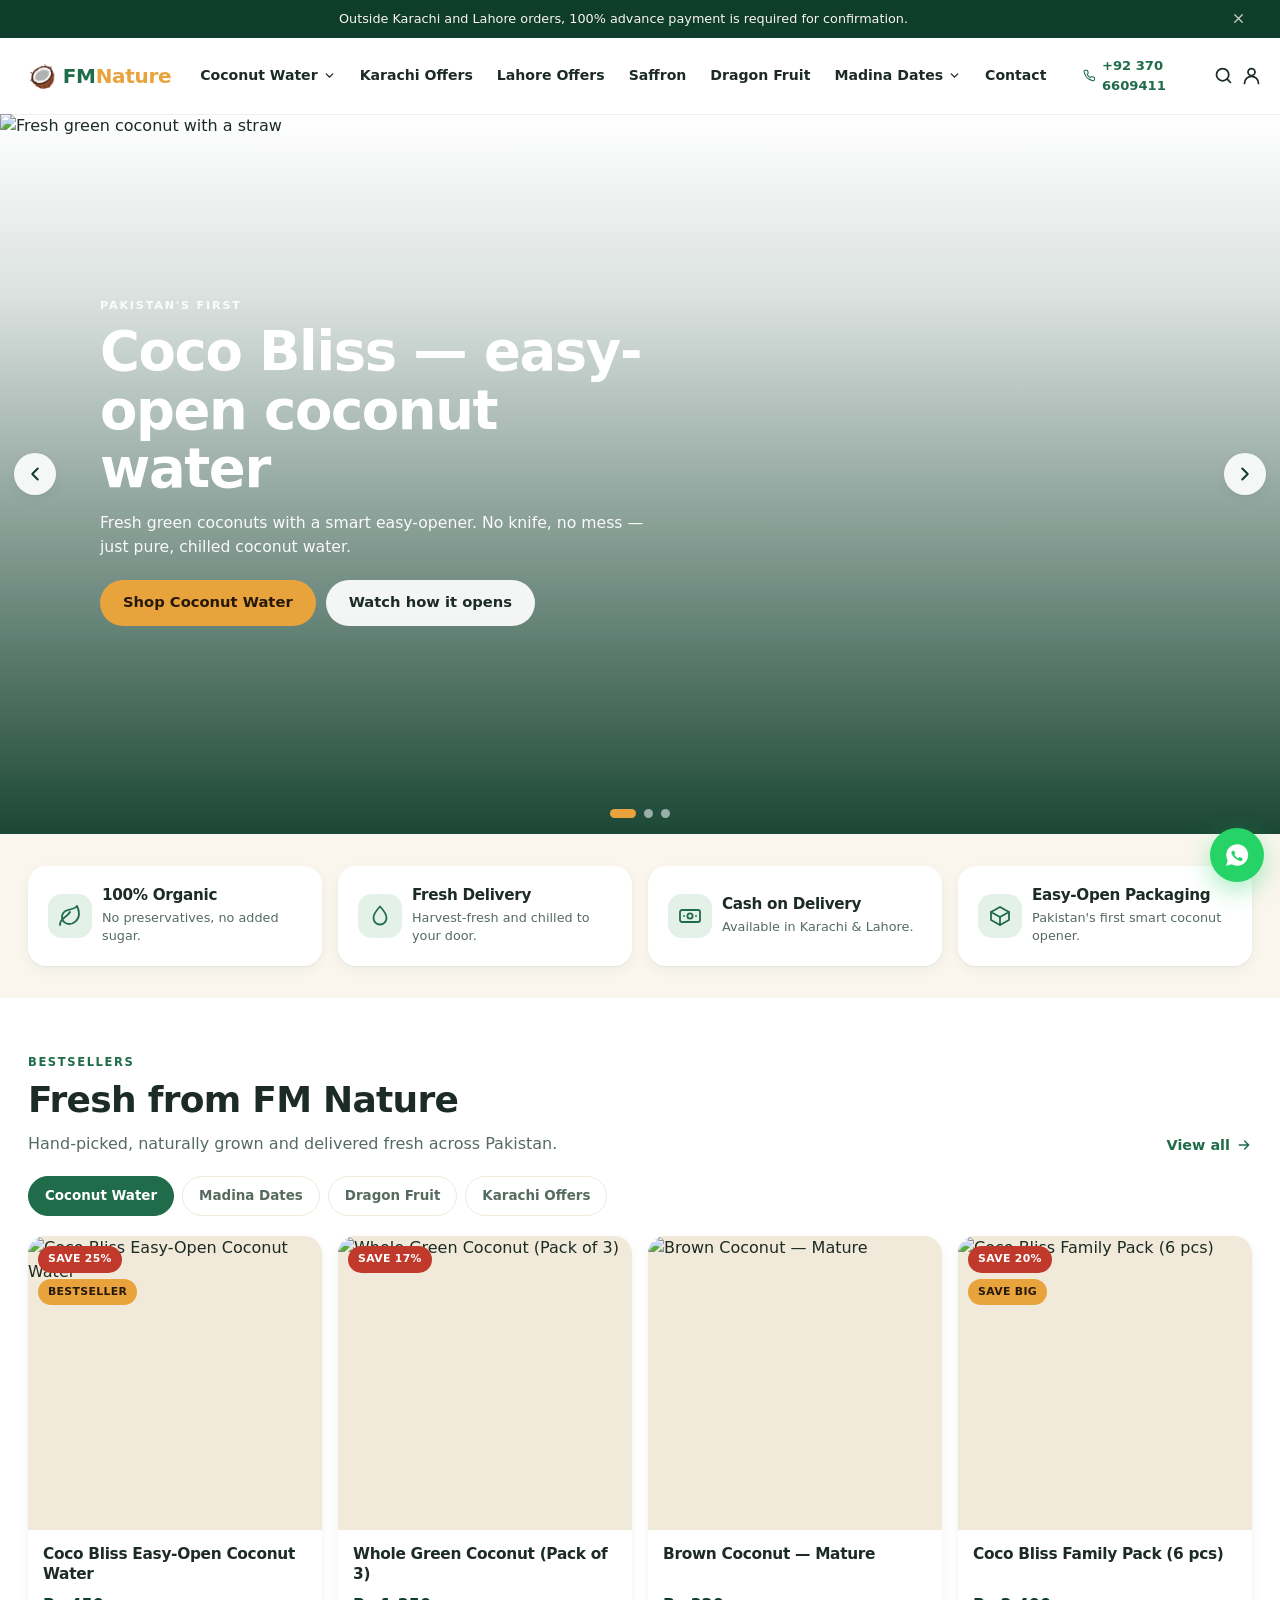
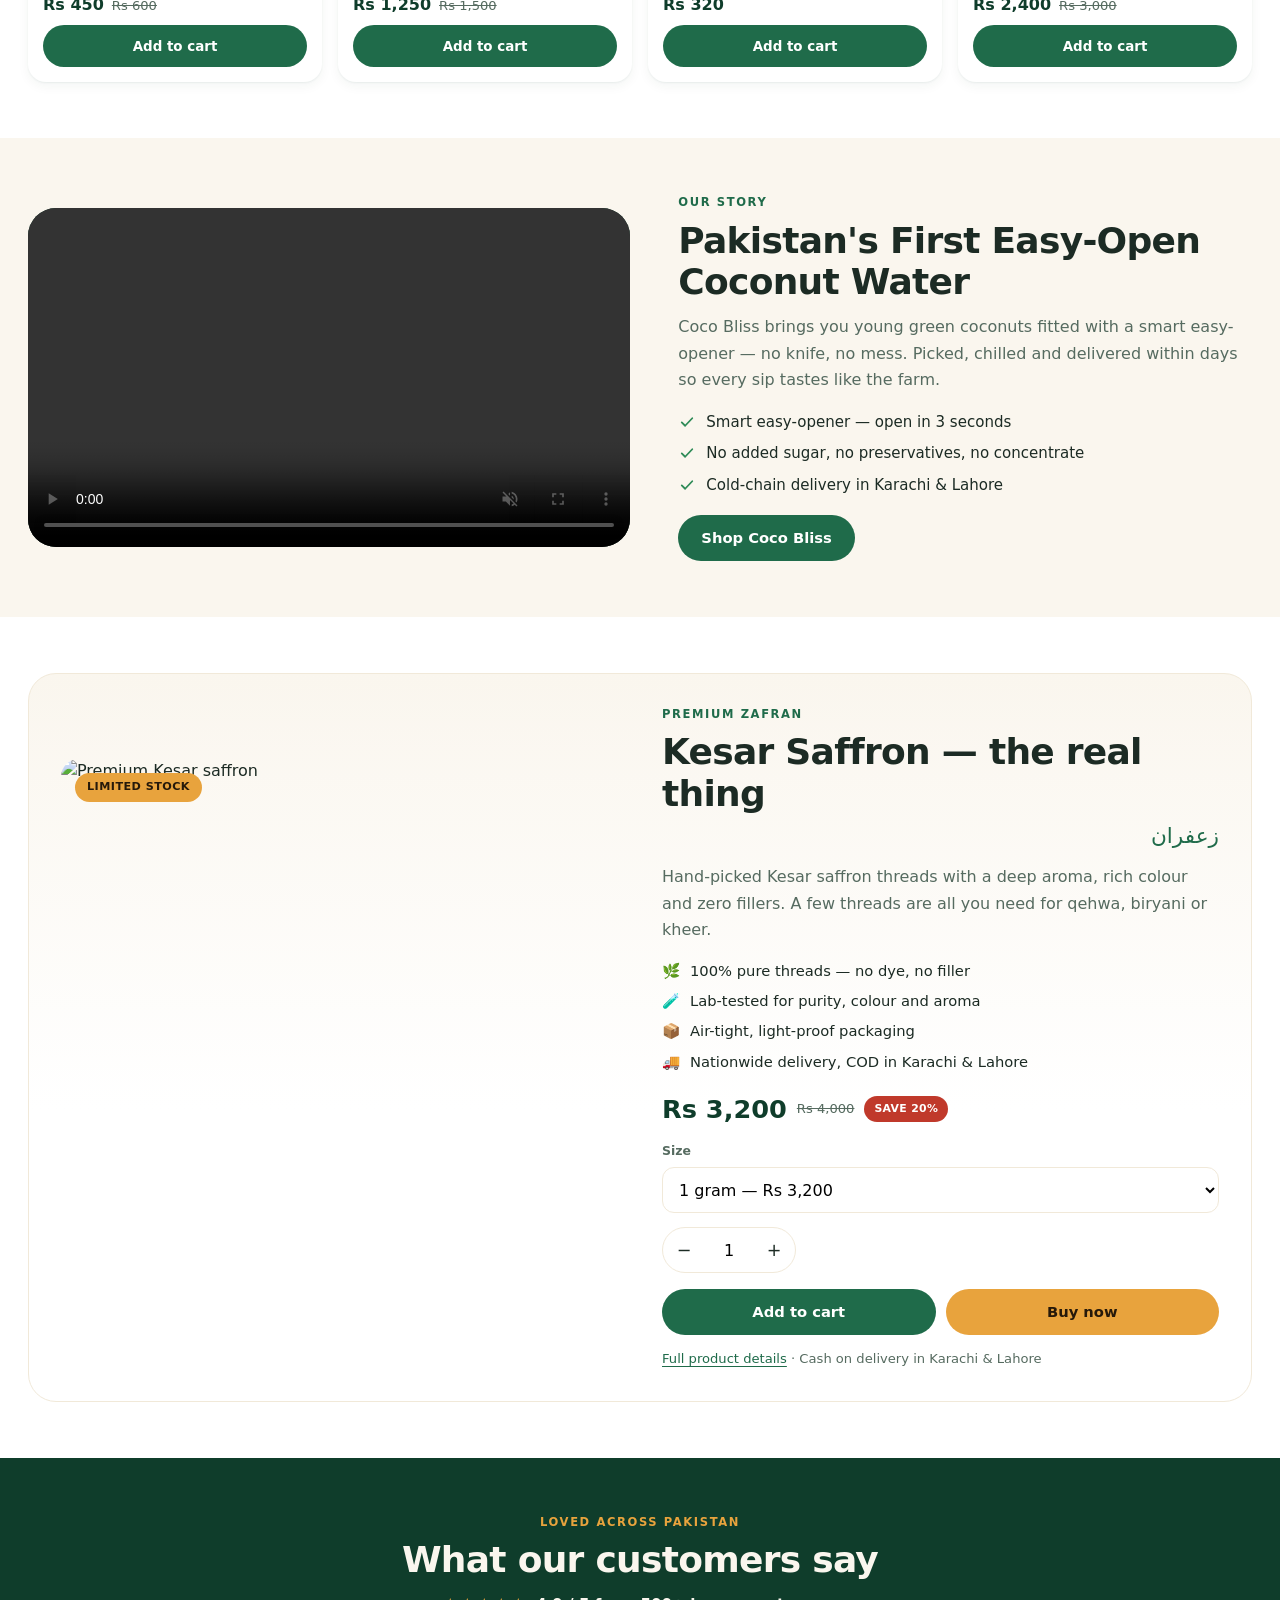
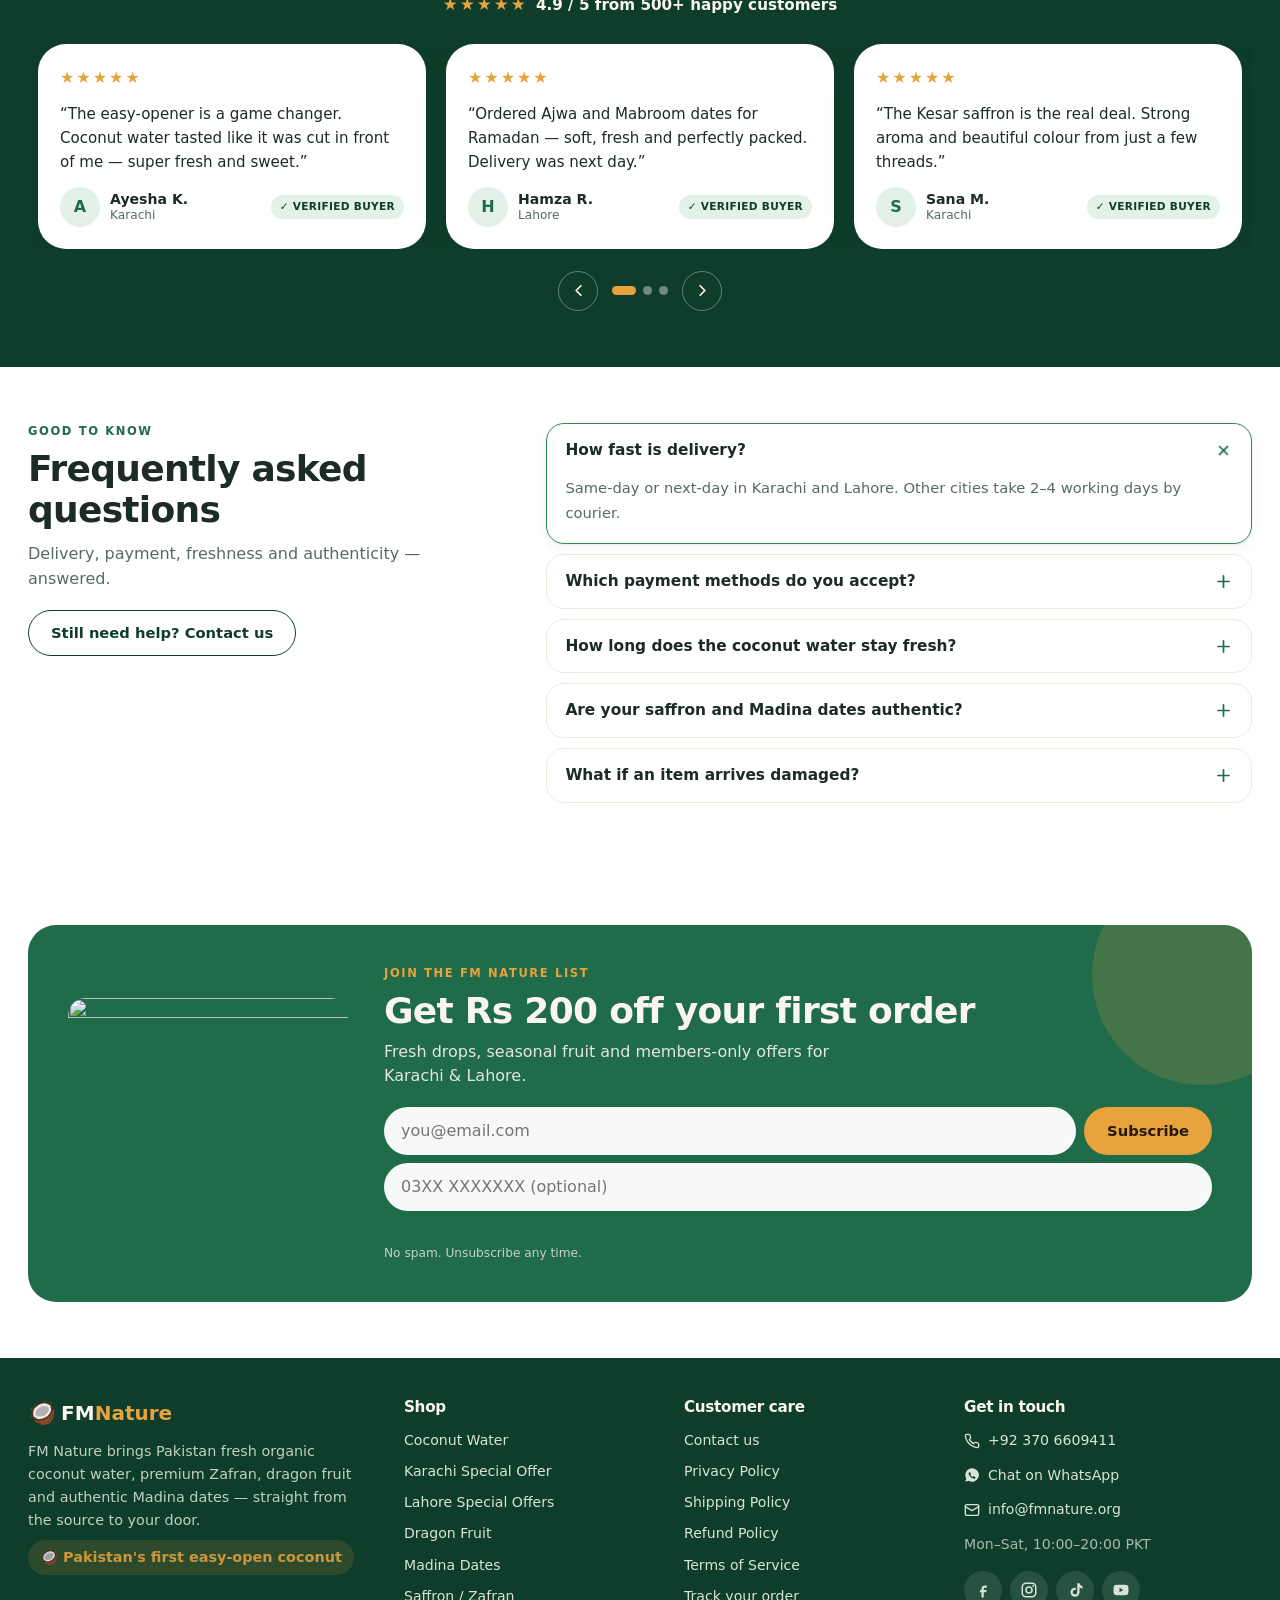
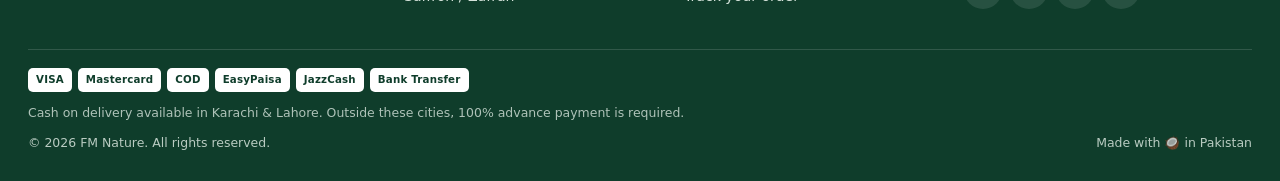
==== commit cd1b52f4: "update" ====
--- a/index.html
+++ b/index.html
@@ -18,7 +18,7 @@
 <link rel="preconnect" href="https://fonts.gstatic.com" crossorigin>
 <link href="https://fonts.googleapis.com/css2?family=Inter:wght@400;500;600;700&family=Plus+Jakarta+Sans:wght@600;700;800&display=swap" rel="stylesheet">
 
-<link rel="stylesheet" href="./Css/style.css" >
+<link rel="stylesheet" href="./Css/style.css">
 
 <!-- LCP: pehli hero image preload (lazy nahi) -->
 <link rel="preload" as="image" fetchpriority="high"
@@ -87,20 +87,20 @@
     <nav class="nav" aria-label="Main navigation">
       <ul class="nav__list">
         <li class="nav__item has-mega">
-          <a class="nav__link" href="#">Coconut Water
+          <a class="nav__link" href="product.html">Coconut Water
             <svg viewBox="0 0 24 24" width="13" height="13" aria-hidden="true" fill="none" stroke="currentColor" stroke-width="2.5" stroke-linecap="round"><path d="m6 9 6 6 6-6"/></svg>
           </a>
           <div class="mega">
             <div class="mega__inner">
               <ul class="mega__links">
-                <li><a href="#">Coco Bliss Easy-Open <span aria-hidden="true">→</span></a></li>
-                <li><a href="#">Whole Green Coconut <span aria-hidden="true">→</span></a></li>
-                <li><a href="#">Brown Coconut <span aria-hidden="true">→</span></a></li>
-                <li><a href="#">Family Packs <span aria-hidden="true">→</span></a></li>
-                <li><a href="#">Bulk / Corporate <span aria-hidden="true">→</span></a></li>
-                <li><a href="#">Subscriptions <span aria-hidden="true">→</span></a></li>
+                <li><a href="product.html">Coco Bliss Easy-Open <span aria-hidden="true">→</span></a></li>
+                <li><a href="product.html">Whole Green Coconut <span aria-hidden="true">→</span></a></li>
+                <li><a href="product.html">Brown Coconut <span aria-hidden="true">→</span></a></li>
+                <li><a href="product.html">Family Packs <span aria-hidden="true">→</span></a></li>
+                <li><a href="product.html">Bulk / Corporate <span aria-hidden="true">→</span></a></li>
+                <li><a href="product.html">Subscriptions <span aria-hidden="true">→</span></a></li>
               </ul>
-              <a class="mega__promo" href="#">
+              <a class="mega__promo" href="product.html">
                 <img src="https://images.pexels.com/photos/11398730/pexels-photo-11398730.jpeg?auto=compress&cs=tinysrgb&w=600&h=338&fit=crop"
                      alt="Coco Bliss fresh coconut water" width="600" height="338" loading="lazy">
                 <strong>Coco Bliss</strong>
@@ -109,22 +109,22 @@
             </div>
           </div>
         </li>
-        <li class="nav__item"><a class="nav__link" href="#">Karachi Offers</a></li>
-        <li class="nav__item"><a class="nav__link" href="#">Lahore Offers</a></li>
-        <li class="nav__item"><a class="nav__link" href="#">Saffron</a></li>
-        <li class="nav__item"><a class="nav__link" href="#">Dragon Fruit</a></li>
+        <li class="nav__item"><a class="nav__link" href="product.html">Karachi Offers</a></li>
+        <li class="nav__item"><a class="nav__link" href="product.html">Lahore Offers</a></li>
+        <li class="nav__item"><a class="nav__link" href="product.html">Saffron</a></li>
+        <li class="nav__item"><a class="nav__link" href="product.html">Dragon Fruit</a></li>
         <li class="nav__item has-dropdown">
-          <a class="nav__link" href="#">Madina Dates
+          <a class="nav__link" href="product.html">Madina Dates
             <svg viewBox="0 0 24 24" width="13" height="13" aria-hidden="true" fill="none" stroke="currentColor" stroke-width="2.5" stroke-linecap="round"><path d="m6 9 6 6 6-6"/></svg>
           </a>
           <ul class="dropdown">
-            <li><a href="#">Ajwa <span dir="rtl" lang="ur">عجوہ</span></a></li>
-            <li><a href="#">Sukri <span dir="rtl" lang="ur">سکری</span></a></li>
-            <li><a href="#">Mabroom <span dir="rtl" lang="ur">مبروم</span></a></li>
-            <li><a href="#">Gift Boxes</a></li>
+            <li><a href="product.html">Ajwa <span dir="rtl" lang="ur">عجوہ</span></a></li>
+            <li><a href="product.html">Sukri <span dir="rtl" lang="ur">سکری</span></a></li>
+            <li><a href="product.html">Mabroom <span dir="rtl" lang="ur">مبروم</span></a></li>
+            <li><a href="product.html">Gift Boxes</a></li>
           </ul>
         </li>
-        <li class="nav__item"><a class="nav__link" href="#">Contact</a></li>
+        <li class="nav__item"><a class="nav__link" href="product.html">Contact</a></li>
       </ul>
     </nav>
 
@@ -138,7 +138,7 @@
         <svg viewBox="0 0 24 24" width="21" height="21" aria-hidden="true" fill="none" stroke="currentColor" stroke-width="2" stroke-linecap="round"><circle cx="11" cy="11" r="7"/><path d="m20 20-3.2-3.2"/></svg>
       </button>
 
-      <a class="icon-btn hide-mobile" href="#" aria-label="My account">
+      <a class="icon-btn hide-mobile" href="product.html" aria-label="My account">
         <svg viewBox="0 0 24 24" width="21" height="21" aria-hidden="true" fill="none" stroke="currentColor" stroke-width="2" stroke-linecap="round"><circle cx="12" cy="8" r="4"/><path d="M4 21a8 8 0 0 1 16 0"/></svg>
       </a>
 
@@ -187,27 +187,27 @@
           <svg viewBox="0 0 24 24" width="18" height="18" aria-hidden="true" fill="none" stroke="currentColor" stroke-width="2" stroke-linecap="round"><path d="m6 9 6 6 6-6"/></svg>
         </button>
         <ul class="drawer__sub">
-          <li><a href="#">Coco Bliss Easy-Open</a></li>
-          <li><a href="#">Whole Green Coconut</a></li>
-          <li><a href="#">Brown Coconut</a></li>
-          <li><a href="#">Family Packs</a></li>
+          <li><a href="product.html">Coco Bliss Easy-Open</a></li>
+          <li><a href="product.html">Whole Green Coconut</a></li>
+          <li><a href="product.html">Brown Coconut</a></li>
+          <li><a href="product.html">Family Packs</a></li>
         </ul>
       </li>
-      <li><a class="drawer__link" href="#">Karachi Special Offer</a></li>
-      <li><a class="drawer__link" href="#">Lahore Special Offers</a></li>
-      <li><a class="drawer__link" href="#">Saffron / Zafran</a></li>
-      <li><a class="drawer__link" href="#">Dragon Fruit</a></li>
+      <li><a class="drawer__link" href="product.html">Karachi Special Offer</a></li>
+      <li><a class="drawer__link" href="product.html">Lahore Special Offers</a></li>
+      <li><a class="drawer__link" href="product.html">Saffron / Zafran</a></li>
+      <li><a class="drawer__link" href="product.html">Dragon Fruit</a></li>
       <li class="has-sub">
         <button type="button" class="drawer__link" aria-expanded="false">Madina Dates
           <svg viewBox="0 0 24 24" width="18" height="18" aria-hidden="true" fill="none" stroke="currentColor" stroke-width="2" stroke-linecap="round"><path d="m6 9 6 6 6-6"/></svg>
         </button>
         <ul class="drawer__sub">
-          <li><a href="#">Ajwa <span dir="rtl" lang="ur">عجوہ</span></a></li>
-          <li><a href="#">Sukri <span dir="rtl" lang="ur">سکری</span></a></li>
-          <li><a href="#">Mabroom <span dir="rtl" lang="ur">مبروم</span></a></li>
+          <li><a href="product.html">Ajwa <span dir="rtl" lang="ur">عجوہ</span></a></li>
+          <li><a href="product.html">Sukri <span dir="rtl" lang="ur">سکری</span></a></li>
+          <li><a href="product.html">Mabroom <span dir="rtl" lang="ur">مبروم</span></a></li>
         </ul>
       </li>
-      <li><a class="drawer__link" href="#">Contact</a></li>
+      <li><a class="drawer__link" href="product.html">Contact</a></li>
     </ul>
 
     <div class="drawer__foot">
@@ -216,7 +216,7 @@
         Order on WhatsApp
       </a>
       <a class="btn btn--outline" href="tel:+923706609411">Call +92 370 6609411</a>
-      <a class="drawer__account" href="#">Log in / Register</a>
+      <a class="drawer__account" href="product.html">Log in / Register</a>
     </div>
   </nav>
 </div>
@@ -239,8 +239,8 @@
               <p class="hero__heading">Coco Bliss — easy-open coconut water</p>
               <p class="hero__sub">Fresh green coconuts with a smart easy-opener. No knife, no mess — just pure, chilled coconut water.</p>
               <div class="hero__cta">
-                <a class="btn btn--gold" href="#">Shop Coconut Water</a>
-                <a class="btn btn--ghost" href="#">Watch how it opens</a>
+                <a class="btn btn--gold" href="product.html">Shop Coconut Water</a>
+                <a class="btn btn--ghost" href="product.html">Watch how it opens</a>
               </div>
             </div>
           </div>
@@ -257,8 +257,8 @@
               <p class="hero__heading">Special offers, cash on delivery</p>
               <p class="hero__sub">City bundles on coconut water, dragon fruit and dates. Same-day delivery available.</p>
               <div class="hero__cta">
-                <a class="btn btn--primary" href="#">Karachi Special Offer</a>
-                <a class="btn btn--ghost" href="#">Lahore Special Offers</a>
+                <a class="btn btn--primary" href="product.html">Karachi Special Offer</a>
+                <a class="btn btn--ghost" href="product.html">Lahore Special Offers</a>
               </div>
             </div>
           </div>
@@ -275,7 +275,7 @@
               <p class="hero__heading">Ajwa • Sukri • Mabroom dates</p>
               <p class="hero__sub">Soft, fresh and sealed at the source. Perfect for Ramadan, gifting and everyday barakah.</p>
               <div class="hero__cta">
-                <a class="btn btn--gold" href="#">Shop Madina Dates</a>
+                <a class="btn btn--gold" href="product.html">Shop Madina Dates</a>
               </div>
             </div>
           </div>
@@ -334,7 +334,7 @@
           <h2 class="h2">Fresh from FM Nature</h2>
           <p class="sub">Hand-picked, naturally grown and delivered fresh across Pakistan.</p>
         </div>
-        <a class="link-arrow hide-mobile" href="#">View all
+        <a class="link-arrow hide-mobile" href="product.html">View all
           <svg viewBox="0 0 24 24" width="16" height="16" aria-hidden="true" fill="none" stroke="currentColor" stroke-width="2.2" stroke-linecap="round" stroke-linejoin="round"><path d="M5 12h14M13 6l6 6-6 6"/></svg>
         </a>
       </div>
@@ -349,7 +349,7 @@
       <!-- Cards jQuery se render hote hain (js/main.js -> PRODUCTS object) -->
       <ul class="product-grid" id="productGrid" aria-live="polite"></ul>
 
-      <a class="btn btn--outline btn--block show-mobile" href="#">Shop all products</a>
+      <a class="btn btn--outline btn--block show-mobile" href="product.html">Shop all products</a>
     </div>
   </section>
 
@@ -357,13 +357,22 @@
   <section class="brand section" id="brand-video">
     <div class="container brand__grid">
       <div class="brand__media" id="videoBox">
-        <img class="brand__poster"
+
+        <video autoplay muted loop playsinline controls style="
+          object-fit: cover;
+          height: 100%;
+          width: 100%;">
+          <source src="./video/coco-video.mp4" type="video/mp4">
+          <source src="./video/coco-video.ogg" type="video/ogg">
+          Your browser does not support HTML video.
+        </video>
+        <!-- <img class="brand__poster"
              src="https://images.pexels.com/photos/32831497/pexels-photo-32831497.jpeg?auto=compress&cs=tinysrgb&w=1200&h=675&fit=crop"
              alt="Fresh coconuts being prepared" width="1200" height="675" loading="lazy">
         <button type="button" class="brand__play" id="videoPlay" aria-label="Play the FM Nature brand film">
           <svg viewBox="0 0 24 24" width="24" height="24" aria-hidden="true" fill="currentColor"><path d="M8 5.1v13.8a1 1 0 0 0 1.5.9l11-6.9a1 1 0 0 0 0-1.7l-11-6.9A1 1 0 0 0 8 5.1Z"/></svg>
           <span>Play video</span>
-        </button>
+        </button> -->
       </div>
 
       <div class="brand__text">
@@ -375,7 +384,7 @@
           <li><svg viewBox="0 0 24 24" width="18" height="18" aria-hidden="true" fill="none" stroke="currentColor" stroke-width="2.4" stroke-linecap="round" stroke-linejoin="round"><path d="m5 12.5 4.5 4.5L19 7"/></svg> No added sugar, no preservatives, no concentrate</li>
           <li><svg viewBox="0 0 24 24" width="18" height="18" aria-hidden="true" fill="none" stroke="currentColor" stroke-width="2.4" stroke-linecap="round" stroke-linejoin="round"><path d="m5 12.5 4.5 4.5L19 7"/></svg> Cold-chain delivery in Karachi &amp; Lahore</li>
         </ul>
-        <a class="btn btn--primary" href="#">Shop Coco Bliss</a>
+        <a class="btn btn--primary" href="product.html">Shop Coco Bliss</a>
       </div>
     </div>
   </section>
@@ -430,7 +439,7 @@
             <button type="button" class="btn btn--gold js-spot-buy">Buy now</button>
           </div>
 
-          <p class="spotlight__meta"><a href="#">Full product details</a> · Cash on delivery in Karachi &amp; Lahore</p>
+          <p class="spotlight__meta"><a href="product.html">Full product details</a> · Cash on delivery in Karachi &amp; Lahore</p>
         </div>
       </div>
     </div>
@@ -616,12 +625,12 @@
           <svg viewBox="0 0 24 24" width="16" height="16" aria-hidden="true" fill="none" stroke="currentColor" stroke-width="2" stroke-linecap="round"><path d="m6 9 6 6 6-6"/></svg>
         </h2>
         <ul class="footer__links">
-          <li><a href="#">Coconut Water</a></li>
-          <li><a href="#">Karachi Special Offer</a></li>
-          <li><a href="#">Lahore Special Offers</a></li>
-          <li><a href="#">Dragon Fruit</a></li>
-          <li><a href="#">Madina Dates</a></li>
-          <li><a href="#">Saffron / Zafran</a></li>
+          <li><a href="product.html">Coconut Water</a></li>
+          <li><a href="product.html">Karachi Special Offer</a></li>
+          <li><a href="product.html">Lahore Special Offers</a></li>
+          <li><a href="product.html">Dragon Fruit</a></li>
+          <li><a href="product.html">Madina Dates</a></li>
+          <li><a href="product.html">Saffron / Zafran</a></li>
         </ul>
       </div>
 
@@ -630,12 +639,12 @@
           <svg viewBox="0 0 24 24" width="16" height="16" aria-hidden="true" fill="none" stroke="currentColor" stroke-width="2" stroke-linecap="round"><path d="m6 9 6 6 6-6"/></svg>
         </h2>
         <ul class="footer__links">
-          <li><a href="#">Contact us</a></li>
-          <li><a href="#">Privacy Policy</a></li>
-          <li><a href="#">Shipping Policy</a></li>
-          <li><a href="#">Refund Policy</a></li>
-          <li><a href="#">Terms of Service</a></li>
-          <li><a href="#">Track your order</a></li>
+          <li><a href="product.html">Contact us</a></li>
+          <li><a href="product.html">Privacy Policy</a></li>
+          <li><a href="product.html">Shipping Policy</a></li>
+          <li><a href="product.html">Refund Policy</a></li>
+          <li><a href="product.html">Terms of Service</a></li>
+          <li><a href="product.html">Track your order</a></li>
         </ul>
       </div>
 
--- a/Css/style.css
+++ b/Css/style.css
@@ -2225,7 +2225,7 @@
   }
 
   .hero__content {
-    padding: 40px 48px 64px;
+    padding: 40px 100px 64px;
     align-items: center;
   }
 
@@ -2443,4 +2443,4 @@
   .hero__arrow {
     display: none !important;
   }
-}+}
